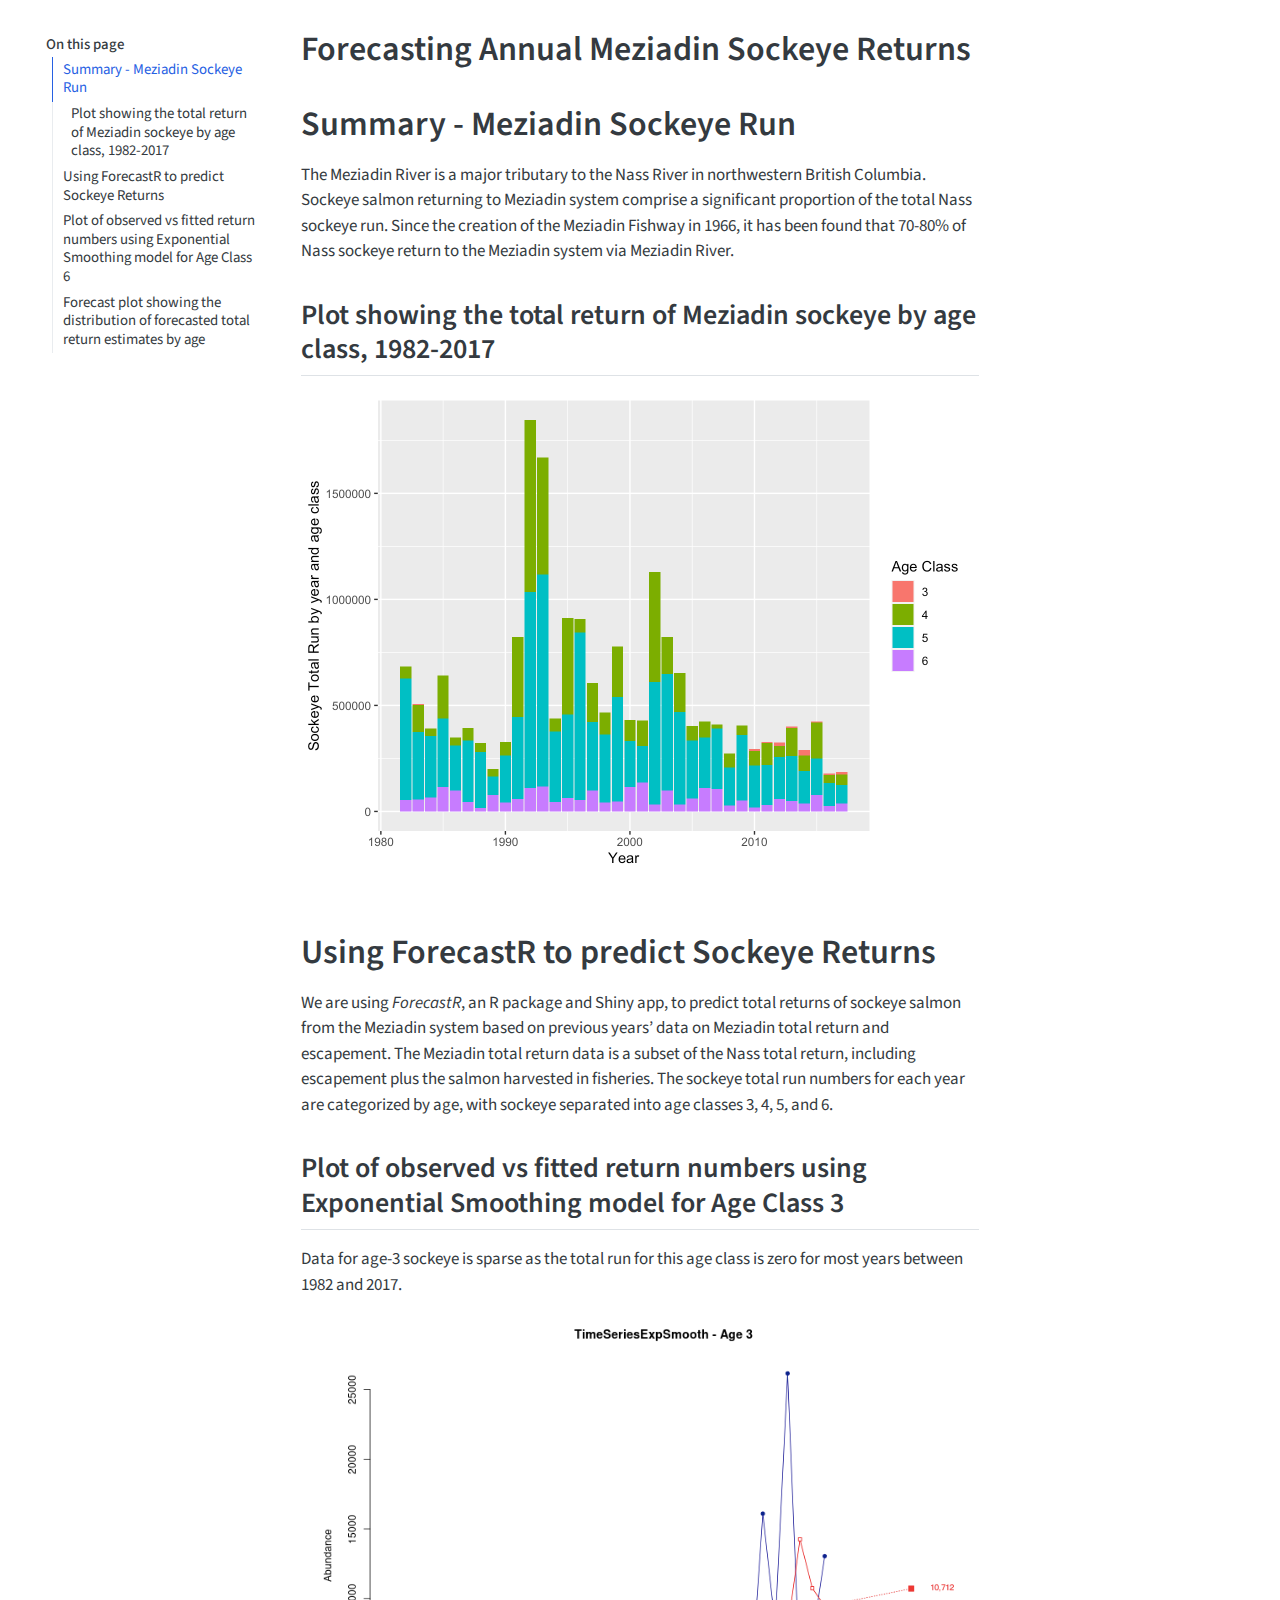
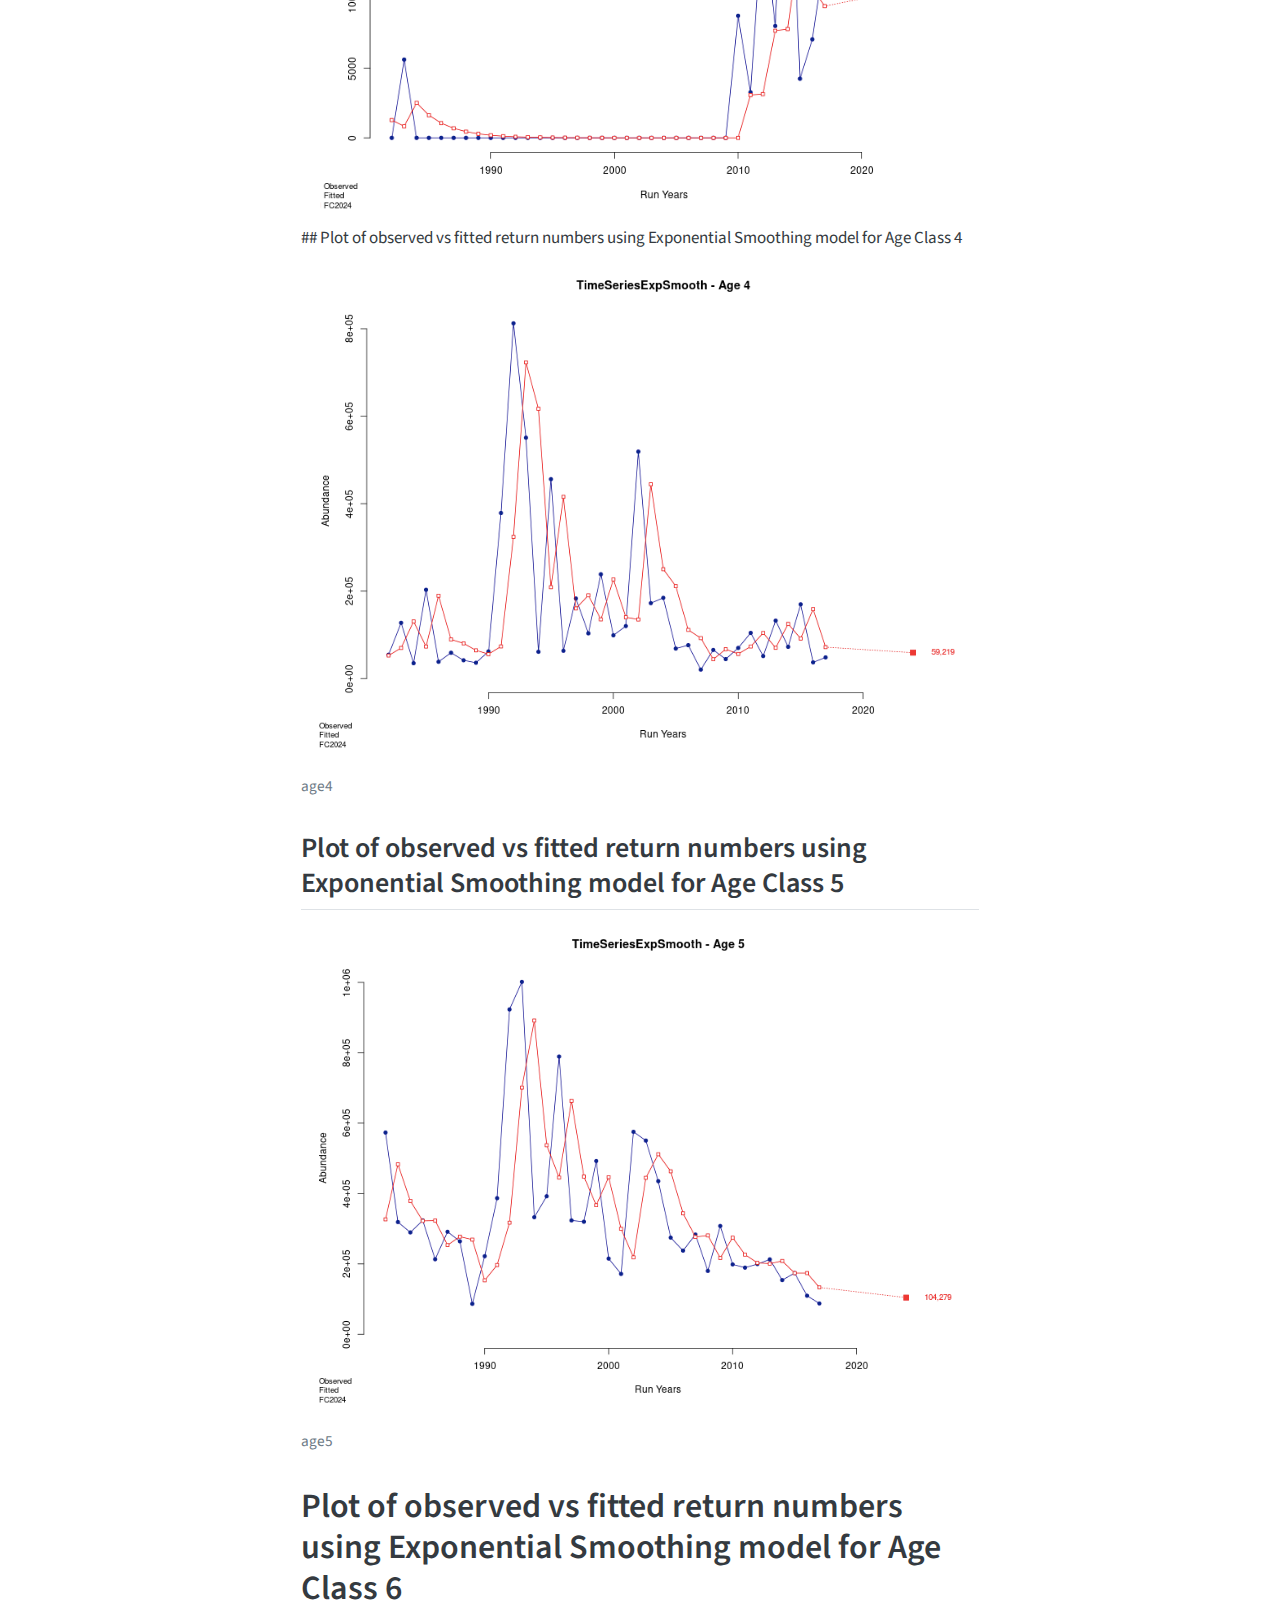
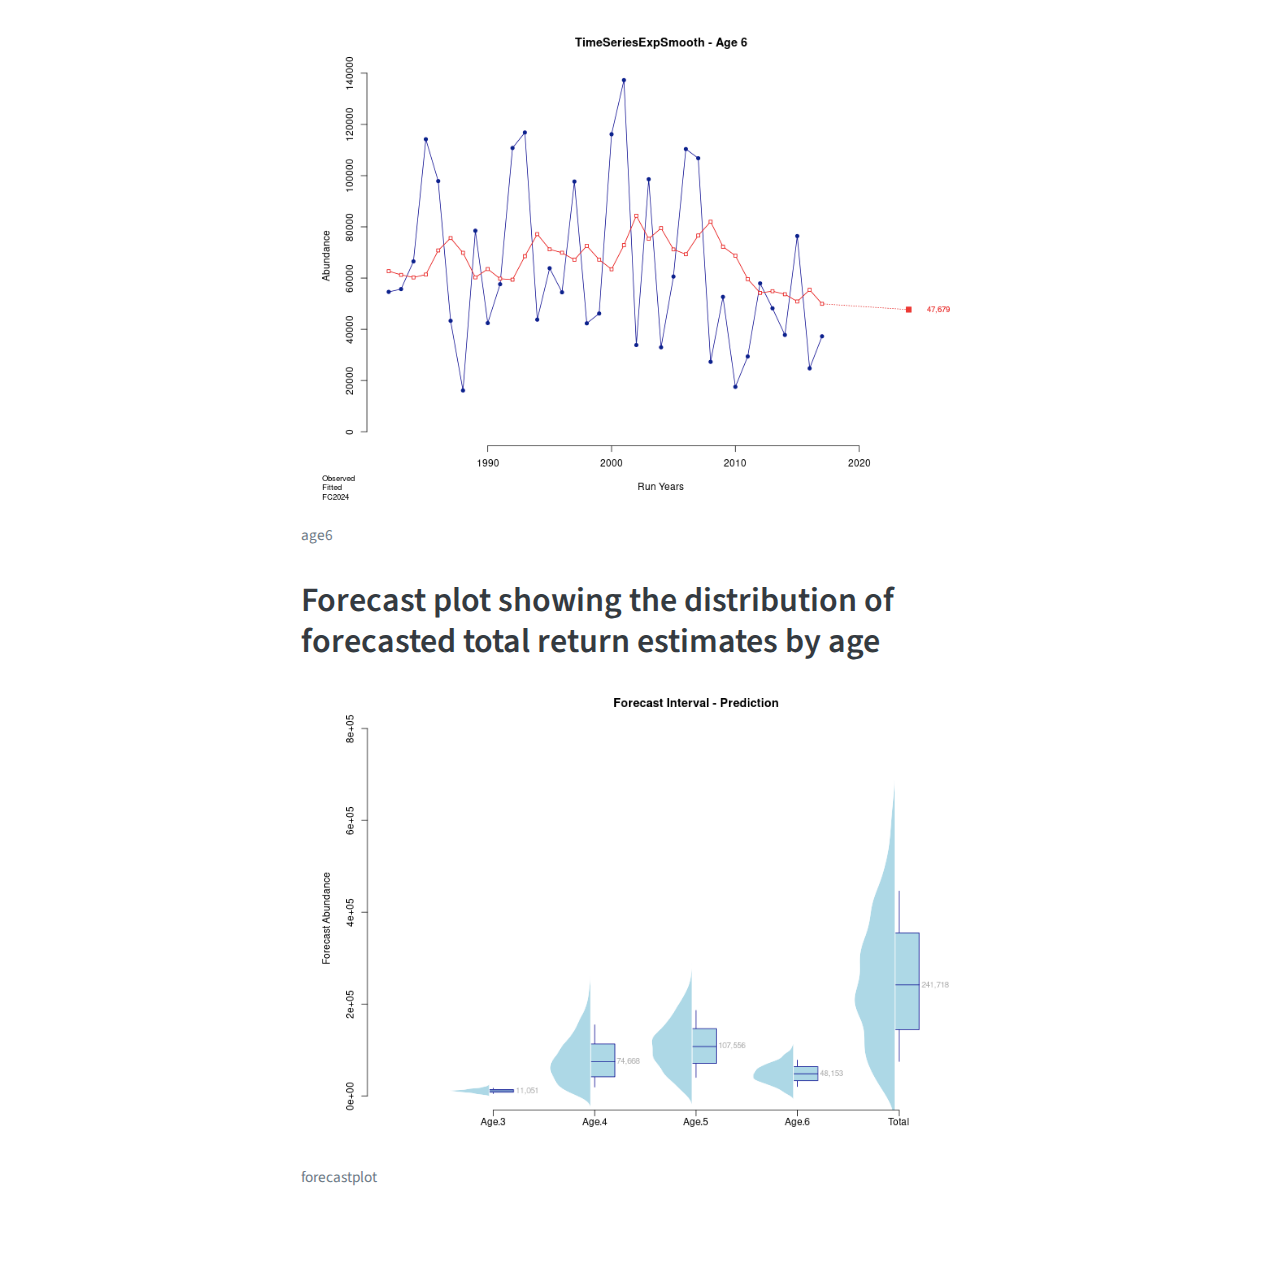
==== docs/mez_forecast_summary.html @ f0f90bdf "create summary doc about forecasting Meziadin sockeye returns" ====
<!DOCTYPE html>
<html xmlns="http://www.w3.org/1999/xhtml" lang="en" xml:lang="en"><head>

<meta charset="utf-8">
<meta name="generator" content="quarto-1.4.553">

<meta name="viewport" content="width=device-width, initial-scale=1.0, user-scalable=yes">


<title>nass-data-summaries - Forecasting Annual Meziadin Sockeye Returns</title>
<style>
code{white-space: pre-wrap;}
span.smallcaps{font-variant: small-caps;}
div.columns{display: flex; gap: min(4vw, 1.5em);}
div.column{flex: auto; overflow-x: auto;}
div.hanging-indent{margin-left: 1.5em; text-indent: -1.5em;}
ul.task-list{list-style: none;}
ul.task-list li input[type="checkbox"] {
  width: 0.8em;
  margin: 0 0.8em 0.2em -1em; /* quarto-specific, see https://github.com/quarto-dev/quarto-cli/issues/4556 */ 
  vertical-align: middle;
}
</style>


<script src="site_libs/quarto-nav/quarto-nav.js"></script>
<script src="site_libs/clipboard/clipboard.min.js"></script>
<script src="site_libs/quarto-search/autocomplete.umd.js"></script>
<script src="site_libs/quarto-search/fuse.min.js"></script>
<script src="site_libs/quarto-search/quarto-search.js"></script>
<meta name="quarto:offset" content="./">
<script src="site_libs/quarto-html/quarto.js"></script>
<script src="site_libs/quarto-html/popper.min.js"></script>
<script src="site_libs/quarto-html/tippy.umd.min.js"></script>
<script src="site_libs/quarto-html/anchor.min.js"></script>
<link href="site_libs/quarto-html/tippy.css" rel="stylesheet">
<link href="site_libs/quarto-html/quarto-syntax-highlighting.css" rel="stylesheet" id="quarto-text-highlighting-styles">
<script src="site_libs/bootstrap/bootstrap.min.js"></script>
<link href="site_libs/bootstrap/bootstrap-icons.css" rel="stylesheet">
<link href="site_libs/bootstrap/bootstrap.min.css" rel="stylesheet" id="quarto-bootstrap" data-mode="light">
<script id="quarto-search-options" type="application/json">{
  "location": "sidebar",
  "copy-button": false,
  "collapse-after": 3,
  "panel-placement": "start",
  "type": "textbox",
  "limit": 50,
  "keyboard-shortcut": [
    "f",
    "/",
    "s"
  ],
  "show-item-context": false,
  "language": {
    "search-no-results-text": "No results",
    "search-matching-documents-text": "matching documents",
    "search-copy-link-title": "Copy link to search",
    "search-hide-matches-text": "Hide additional matches",
    "search-more-match-text": "more match in this document",
    "search-more-matches-text": "more matches in this document",
    "search-clear-button-title": "Clear",
    "search-text-placeholder": "",
    "search-detached-cancel-button-title": "Cancel",
    "search-submit-button-title": "Submit",
    "search-label": "Search"
  }
}</script>


<link rel="stylesheet" href="styles.css">
</head>

<body class="floating">

<div id="quarto-search-results"></div>
<!-- content -->
<div id="quarto-content" class="quarto-container page-columns page-rows-contents page-layout-article">
<!-- sidebar -->
  <nav id="quarto-sidebar" class="sidebar collapse collapse-horizontal quarto-sidebar-collapse-item sidebar-navigation floating overflow-auto">
    <nav id="TOC" role="doc-toc" class="toc-active">
    <h2 id="toc-title">On this page</h2>
   
  <ul>
  <li><a href="#summary---meziadin-sockeye-run" id="toc-summary---meziadin-sockeye-run" class="nav-link active" data-scroll-target="#summary---meziadin-sockeye-run">Summary - Meziadin Sockeye Run</a>
  <ul class="collapse">
  <li><a href="#plot-showing-the-total-return-of-meziadin-sockeye-by-age-class-1982-2017" id="toc-plot-showing-the-total-return-of-meziadin-sockeye-by-age-class-1982-2017" class="nav-link" data-scroll-target="#plot-showing-the-total-return-of-meziadin-sockeye-by-age-class-1982-2017">Plot showing the total return of Meziadin sockeye by age class, 1982-2017</a></li>
  </ul></li>
  <li><a href="#using-forecastr-to-predict-sockeye-returns" id="toc-using-forecastr-to-predict-sockeye-returns" class="nav-link" data-scroll-target="#using-forecastr-to-predict-sockeye-returns">Using ForecastR to predict Sockeye Returns</a>
  <ul class="collapse">
  <li><a href="#plot-of-observed-vs-fitted-return-numbers-using-exponential-smoothing-model-for-age-class-3" id="toc-plot-of-observed-vs-fitted-return-numbers-using-exponential-smoothing-model-for-age-class-3" class="nav-link" data-scroll-target="#plot-of-observed-vs-fitted-return-numbers-using-exponential-smoothing-model-for-age-class-3">Plot of observed vs fitted return numbers using Exponential Smoothing model for Age Class 3</a></li>
  <li><a href="#plot-of-observed-vs-fitted-return-numbers-using-exponential-smoothing-model-for-age-class-5" id="toc-plot-of-observed-vs-fitted-return-numbers-using-exponential-smoothing-model-for-age-class-5" class="nav-link" data-scroll-target="#plot-of-observed-vs-fitted-return-numbers-using-exponential-smoothing-model-for-age-class-5">Plot of observed vs fitted return numbers using Exponential Smoothing model for Age Class 5</a></li>
  </ul></li>
  <li><a href="#plot-of-observed-vs-fitted-return-numbers-using-exponential-smoothing-model-for-age-class-6" id="toc-plot-of-observed-vs-fitted-return-numbers-using-exponential-smoothing-model-for-age-class-6" class="nav-link" data-scroll-target="#plot-of-observed-vs-fitted-return-numbers-using-exponential-smoothing-model-for-age-class-6">Plot of observed vs fitted return numbers using Exponential Smoothing model for Age Class 6</a></li>
  <li><a href="#forecast-plot-showing-the-distribution-of-forecasted-total-return-estimates-by-age" id="toc-forecast-plot-showing-the-distribution-of-forecasted-total-return-estimates-by-age" class="nav-link" data-scroll-target="#forecast-plot-showing-the-distribution-of-forecasted-total-return-estimates-by-age">Forecast plot showing the distribution of forecasted total return estimates by age</a></li>
  </ul>
</nav>
</nav>
<div id="quarto-sidebar-glass" class="quarto-sidebar-collapse-item" data-bs-toggle="collapse" data-bs-target=".quarto-sidebar-collapse-item"></div>
<!-- margin-sidebar -->
    <div id="quarto-margin-sidebar" class="sidebar margin-sidebar">
    </div>
<!-- main -->
<main class="content" id="quarto-document-content">

<header id="title-block-header" class="quarto-title-block default">
<div class="quarto-title">
<h1 class="title">Forecasting Annual Meziadin Sockeye Returns</h1>
</div>



<div class="quarto-title-meta">

    
  
    
  </div>
  


</header>


<section id="summary---meziadin-sockeye-run" class="level1">
<h1>Summary - Meziadin Sockeye Run</h1>
<p>The Meziadin River is a major tributary to the Nass River in northwestern British Columbia. Sockeye salmon returning to Meziadin system comprise a significant proportion of the total Nass sockeye run. Since the creation of the Meziadin Fishway in 1966, it has been found that 70-80% of Nass sockeye return to the Meziadin system via Meziadin River.</p>
<section id="plot-showing-the-total-return-of-meziadin-sockeye-by-age-class-1982-2017" class="level2">
<h2 class="anchored" data-anchor-id="plot-showing-the-total-return-of-meziadin-sockeye-by-age-class-1982-2017">Plot showing the total return of Meziadin sockeye by age class, 1982-2017</h2>
<div class="cell">
<div class="cell-output-display">
<div>
<figure class="figure">
<p><img src="mez_forecast_summary_files/figure-html/unnamed-chunk-2-1.png" class="img-fluid figure-img" width="672"></p>
</figure>
</div>
</div>
</div>
</section>
</section>
<section id="using-forecastr-to-predict-sockeye-returns" class="level1">
<h1>Using ForecastR to predict Sockeye Returns</h1>
<p>We are using <em>ForecastR</em>, an R package and Shiny app, to predict total returns of sockeye salmon from the Meziadin system based on previous years’ data on Meziadin total return and escapement. The Meziadin total return data is a subset of the Nass total return, including escapement plus the salmon harvested in fisheries. The sockeye total run numbers for each year are categorized by age, with sockeye separated into age classes 3, 4, 5, and 6.</p>
<section id="plot-of-observed-vs-fitted-return-numbers-using-exponential-smoothing-model-for-age-class-3" class="level2">
<h2 class="anchored" data-anchor-id="plot-of-observed-vs-fitted-return-numbers-using-exponential-smoothing-model-for-age-class-3">Plot of observed vs fitted return numbers using Exponential Smoothing model for Age Class 3</h2>
<p>Data for age-3 sockeye is sparse as the total run for this age class is zero for most years between 1982 and 2017.</p>
<p><img src="age3_es.png" class="img-fluid" alt="age3"> ## Plot of observed vs fitted return numbers using Exponential Smoothing model for Age Class 4</p>
<div class="quarto-figure quarto-figure-center">
<figure class="figure">
<p><img src="age4_es.png" class="img-fluid figure-img"></p>
<figcaption>age4</figcaption>
</figure>
</div>
</section>
<section id="plot-of-observed-vs-fitted-return-numbers-using-exponential-smoothing-model-for-age-class-5" class="level2">
<h2 class="anchored" data-anchor-id="plot-of-observed-vs-fitted-return-numbers-using-exponential-smoothing-model-for-age-class-5">Plot of observed vs fitted return numbers using Exponential Smoothing model for Age Class 5</h2>
<div class="quarto-figure quarto-figure-center">
<figure class="figure">
<p><img src="age5_es.png" class="img-fluid figure-img"></p>
<figcaption>age5</figcaption>
</figure>
</div>
</section>
</section>
<section id="plot-of-observed-vs-fitted-return-numbers-using-exponential-smoothing-model-for-age-class-6" class="level1">
<h1>Plot of observed vs fitted return numbers using Exponential Smoothing model for Age Class 6</h1>
<div class="quarto-figure quarto-figure-center">
<figure class="figure">
<p><img src="age6_es.png" class="img-fluid figure-img"></p>
<figcaption>age6</figcaption>
</figure>
</div>
</section>
<section id="forecast-plot-showing-the-distribution-of-forecasted-total-return-estimates-by-age" class="level1">
<h1>Forecast plot showing the distribution of forecasted total return estimates by age</h1>
<div class="quarto-figure quarto-figure-center">
<figure class="figure">
<p><img src="forecastplot.png" class="img-fluid figure-img"></p>
<figcaption>forecastplot</figcaption>
</figure>
</div>


</section>

</main> <!-- /main -->
<script id="quarto-html-after-body" type="application/javascript">
window.document.addEventListener("DOMContentLoaded", function (event) {
  const toggleBodyColorMode = (bsSheetEl) => {
    const mode = bsSheetEl.getAttribute("data-mode");
    const bodyEl = window.document.querySelector("body");
    if (mode === "dark") {
      bodyEl.classList.add("quarto-dark");
      bodyEl.classList.remove("quarto-light");
    } else {
      bodyEl.classList.add("quarto-light");
      bodyEl.classList.remove("quarto-dark");
    }
  }
  const toggleBodyColorPrimary = () => {
    const bsSheetEl = window.document.querySelector("link#quarto-bootstrap");
    if (bsSheetEl) {
      toggleBodyColorMode(bsSheetEl);
    }
  }
  toggleBodyColorPrimary();  
  const icon = "";
  const anchorJS = new window.AnchorJS();
  anchorJS.options = {
    placement: 'right',
    icon: icon
  };
  anchorJS.add('.anchored');
  const isCodeAnnotation = (el) => {
    for (const clz of el.classList) {
      if (clz.startsWith('code-annotation-')) {                     
        return true;
      }
    }
    return false;
  }
  const clipboard = new window.ClipboardJS('.code-copy-button', {
    text: function(trigger) {
      const codeEl = trigger.previousElementSibling.cloneNode(true);
      for (const childEl of codeEl.children) {
        if (isCodeAnnotation(childEl)) {
          childEl.remove();
        }
      }
      return codeEl.innerText;
    }
  });
  clipboard.on('success', function(e) {
    // button target
    const button = e.trigger;
    // don't keep focus
    button.blur();
    // flash "checked"
    button.classList.add('code-copy-button-checked');
    var currentTitle = button.getAttribute("title");
    button.setAttribute("title", "Copied!");
    let tooltip;
    if (window.bootstrap) {
      button.setAttribute("data-bs-toggle", "tooltip");
      button.setAttribute("data-bs-placement", "left");
      button.setAttribute("data-bs-title", "Copied!");
      tooltip = new bootstrap.Tooltip(button, 
        { trigger: "manual", 
          customClass: "code-copy-button-tooltip",
          offset: [0, -8]});
      tooltip.show();    
    }
    setTimeout(function() {
      if (tooltip) {
        tooltip.hide();
        button.removeAttribute("data-bs-title");
        button.removeAttribute("data-bs-toggle");
        button.removeAttribute("data-bs-placement");
      }
      button.setAttribute("title", currentTitle);
      button.classList.remove('code-copy-button-checked');
    }, 1000);
    // clear code selection
    e.clearSelection();
  });
    var localhostRegex = new RegExp(/^(?:http|https):\/\/localhost\:?[0-9]*\//);
    var mailtoRegex = new RegExp(/^mailto:/);
      var filterRegex = new RegExp('/' + window.location.host + '/');
    var isInternal = (href) => {
        return filterRegex.test(href) || localhostRegex.test(href) || mailtoRegex.test(href);
    }
    // Inspect non-navigation links and adorn them if external
 	var links = window.document.querySelectorAll('a[href]:not(.nav-link):not(.navbar-brand):not(.toc-action):not(.sidebar-link):not(.sidebar-item-toggle):not(.pagination-link):not(.no-external):not([aria-hidden]):not(.dropdown-item):not(.quarto-navigation-tool)');
    for (var i=0; i<links.length; i++) {
      const link = links[i];
      if (!isInternal(link.href)) {
        // undo the damage that might have been done by quarto-nav.js in the case of
        // links that we want to consider external
        if (link.dataset.originalHref !== undefined) {
          link.href = link.dataset.originalHref;
        }
      }
    }
  function tippyHover(el, contentFn, onTriggerFn, onUntriggerFn) {
    const config = {
      allowHTML: true,
      maxWidth: 500,
      delay: 100,
      arrow: false,
      appendTo: function(el) {
          return el.parentElement;
      },
      interactive: true,
      interactiveBorder: 10,
      theme: 'quarto',
      placement: 'bottom-start',
    };
    if (contentFn) {
      config.content = contentFn;
    }
    if (onTriggerFn) {
      config.onTrigger = onTriggerFn;
    }
    if (onUntriggerFn) {
      config.onUntrigger = onUntriggerFn;
    }
    window.tippy(el, config); 
  }
  const noterefs = window.document.querySelectorAll('a[role="doc-noteref"]');
  for (var i=0; i<noterefs.length; i++) {
    const ref = noterefs[i];
    tippyHover(ref, function() {
      // use id or data attribute instead here
      let href = ref.getAttribute('data-footnote-href') || ref.getAttribute('href');
      try { href = new URL(href).hash; } catch {}
      const id = href.replace(/^#\/?/, "");
      const note = window.document.getElementById(id);
      if (note) {
        return note.innerHTML;
      } else {
        return "";
      }
    });
  }
  const xrefs = window.document.querySelectorAll('a.quarto-xref');
  const processXRef = (id, note) => {
    // Strip column container classes
    const stripColumnClz = (el) => {
      el.classList.remove("page-full", "page-columns");
      if (el.children) {
        for (const child of el.children) {
          stripColumnClz(child);
        }
      }
    }
    stripColumnClz(note)
    if (id === null || id.startsWith('sec-')) {
      // Special case sections, only their first couple elements
      const container = document.createElement("div");
      if (note.children && note.children.length > 2) {
        container.appendChild(note.children[0].cloneNode(true));
        for (let i = 1; i < note.children.length; i++) {
          const child = note.children[i];
          if (child.tagName === "P" && child.innerText === "") {
            continue;
          } else {
            container.appendChild(child.cloneNode(true));
            break;
          }
        }
        if (window.Quarto?.typesetMath) {
          window.Quarto.typesetMath(container);
        }
        return container.innerHTML
      } else {
        if (window.Quarto?.typesetMath) {
          window.Quarto.typesetMath(note);
        }
        return note.innerHTML;
      }
    } else {
      // Remove any anchor links if they are present
      const anchorLink = note.querySelector('a.anchorjs-link');
      if (anchorLink) {
        anchorLink.remove();
      }
      if (window.Quarto?.typesetMath) {
        window.Quarto.typesetMath(note);
      }
      // TODO in 1.5, we should make sure this works without a callout special case
      if (note.classList.contains("callout")) {
        return note.outerHTML;
      } else {
        return note.innerHTML;
      }
    }
  }
  for (var i=0; i<xrefs.length; i++) {
    const xref = xrefs[i];
    tippyHover(xref, undefined, function(instance) {
      instance.disable();
      let url = xref.getAttribute('href');
      let hash = undefined; 
      if (url.startsWith('#')) {
        hash = url;
      } else {
        try { hash = new URL(url).hash; } catch {}
      }
      if (hash) {
        const id = hash.replace(/^#\/?/, "");
        const note = window.document.getElementById(id);
        if (note !== null) {
          try {
            const html = processXRef(id, note.cloneNode(true));
            instance.setContent(html);
          } finally {
            instance.enable();
            instance.show();
          }
        } else {
          // See if we can fetch this
          fetch(url.split('#')[0])
          .then(res => res.text())
          .then(html => {
            const parser = new DOMParser();
            const htmlDoc = parser.parseFromString(html, "text/html");
            const note = htmlDoc.getElementById(id);
            if (note !== null) {
              const html = processXRef(id, note);
              instance.setContent(html);
            } 
          }).finally(() => {
            instance.enable();
            instance.show();
          });
        }
      } else {
        // See if we can fetch a full url (with no hash to target)
        // This is a special case and we should probably do some content thinning / targeting
        fetch(url)
        .then(res => res.text())
        .then(html => {
          const parser = new DOMParser();
          const htmlDoc = parser.parseFromString(html, "text/html");
          const note = htmlDoc.querySelector('main.content');
          if (note !== null) {
            // This should only happen for chapter cross references
            // (since there is no id in the URL)
            // remove the first header
            if (note.children.length > 0 && note.children[0].tagName === "HEADER") {
              note.children[0].remove();
            }
            const html = processXRef(null, note);
            instance.setContent(html);
          } 
        }).finally(() => {
          instance.enable();
          instance.show();
        });
      }
    }, function(instance) {
    });
  }
      let selectedAnnoteEl;
      const selectorForAnnotation = ( cell, annotation) => {
        let cellAttr = 'data-code-cell="' + cell + '"';
        let lineAttr = 'data-code-annotation="' +  annotation + '"';
        const selector = 'span[' + cellAttr + '][' + lineAttr + ']';
        return selector;
      }
      const selectCodeLines = (annoteEl) => {
        const doc = window.document;
        const targetCell = annoteEl.getAttribute("data-target-cell");
        const targetAnnotation = annoteEl.getAttribute("data-target-annotation");
        const annoteSpan = window.document.querySelector(selectorForAnnotation(targetCell, targetAnnotation));
        const lines = annoteSpan.getAttribute("data-code-lines").split(",");
        const lineIds = lines.map((line) => {
          return targetCell + "-" + line;
        })
        let top = null;
        let height = null;
        let parent = null;
        if (lineIds.length > 0) {
            //compute the position of the single el (top and bottom and make a div)
            const el = window.document.getElementById(lineIds[0]);
            top = el.offsetTop;
            height = el.offsetHeight;
            parent = el.parentElement.parentElement;
          if (lineIds.length > 1) {
            const lastEl = window.document.getElementById(lineIds[lineIds.length - 1]);
            const bottom = lastEl.offsetTop + lastEl.offsetHeight;
            height = bottom - top;
          }
          if (top !== null && height !== null && parent !== null) {
            // cook up a div (if necessary) and position it 
            let div = window.document.getElementById("code-annotation-line-highlight");
            if (div === null) {
              div = window.document.createElement("div");
              div.setAttribute("id", "code-annotation-line-highlight");
              div.style.position = 'absolute';
              parent.appendChild(div);
            }
            div.style.top = top - 2 + "px";
            div.style.height = height + 4 + "px";
            div.style.left = 0;
            let gutterDiv = window.document.getElementById("code-annotation-line-highlight-gutter");
            if (gutterDiv === null) {
              gutterDiv = window.document.createElement("div");
              gutterDiv.setAttribute("id", "code-annotation-line-highlight-gutter");
              gutterDiv.style.position = 'absolute';
              const codeCell = window.document.getElementById(targetCell);
              const gutter = codeCell.querySelector('.code-annotation-gutter');
              gutter.appendChild(gutterDiv);
            }
            gutterDiv.style.top = top - 2 + "px";
            gutterDiv.style.height = height + 4 + "px";
          }
          selectedAnnoteEl = annoteEl;
        }
      };
      const unselectCodeLines = () => {
        const elementsIds = ["code-annotation-line-highlight", "code-annotation-line-highlight-gutter"];
        elementsIds.forEach((elId) => {
          const div = window.document.getElementById(elId);
          if (div) {
            div.remove();
          }
        });
        selectedAnnoteEl = undefined;
      };
        // Handle positioning of the toggle
    window.addEventListener(
      "resize",
      throttle(() => {
        elRect = undefined;
        if (selectedAnnoteEl) {
          selectCodeLines(selectedAnnoteEl);
        }
      }, 10)
    );
    function throttle(fn, ms) {
    let throttle = false;
    let timer;
      return (...args) => {
        if(!throttle) { // first call gets through
            fn.apply(this, args);
            throttle = true;
        } else { // all the others get throttled
            if(timer) clearTimeout(timer); // cancel #2
            timer = setTimeout(() => {
              fn.apply(this, args);
              timer = throttle = false;
            }, ms);
        }
      };
    }
      // Attach click handler to the DT
      const annoteDls = window.document.querySelectorAll('dt[data-target-cell]');
      for (const annoteDlNode of annoteDls) {
        annoteDlNode.addEventListener('click', (event) => {
          const clickedEl = event.target;
          if (clickedEl !== selectedAnnoteEl) {
            unselectCodeLines();
            const activeEl = window.document.querySelector('dt[data-target-cell].code-annotation-active');
            if (activeEl) {
              activeEl.classList.remove('code-annotation-active');
            }
            selectCodeLines(clickedEl);
            clickedEl.classList.add('code-annotation-active');
          } else {
            // Unselect the line
            unselectCodeLines();
            clickedEl.classList.remove('code-annotation-active');
          }
        });
      }
  const findCites = (el) => {
    const parentEl = el.parentElement;
    if (parentEl) {
      const cites = parentEl.dataset.cites;
      if (cites) {
        return {
          el,
          cites: cites.split(' ')
        };
      } else {
        return findCites(el.parentElement)
      }
    } else {
      return undefined;
    }
  };
  var bibliorefs = window.document.querySelectorAll('a[role="doc-biblioref"]');
  for (var i=0; i<bibliorefs.length; i++) {
    const ref = bibliorefs[i];
    const citeInfo = findCites(ref);
    if (citeInfo) {
      tippyHover(citeInfo.el, function() {
        var popup = window.document.createElement('div');
        citeInfo.cites.forEach(function(cite) {
          var citeDiv = window.document.createElement('div');
          citeDiv.classList.add('hanging-indent');
          citeDiv.classList.add('csl-entry');
          var biblioDiv = window.document.getElementById('ref-' + cite);
          if (biblioDiv) {
            citeDiv.innerHTML = biblioDiv.innerHTML;
          }
          popup.appendChild(citeDiv);
        });
        return popup.innerHTML;
      });
    }
  }
});
</script>
</div> <!-- /content -->




</body></html>
---- docs/site_libs/quarto-html/tippy.css ----
.tippy-box[data-animation=fade][data-state=hidden]{opacity:0}[data-tippy-root]{max-width:calc(100vw - 10px)}.tippy-box{position:relative;background-color:#333;color:#fff;border-radius:4px;font-size:14px;line-height:1.4;white-space:normal;outline:0;transition-property:transform,visibility,opacity}.tippy-box[data-placement^=top]>.tippy-arrow{bottom:0}.tippy-box[data-placement^=top]>.tippy-arrow:before{bottom:-7px;left:0;border-width:8px 8px 0;border-top-color:initial;transform-origin:center top}.tippy-box[data-placement^=bottom]>.tippy-arrow{top:0}.tippy-box[data-placement^=bottom]>.tippy-arrow:before{top:-7px;left:0;border-width:0 8px 8px;border-bottom-color:initial;transform-origin:center bottom}.tippy-box[data-placement^=left]>.tippy-arrow{right:0}.tippy-box[data-placement^=left]>.tippy-arrow:before{border-width:8px 0 8px 8px;border-left-color:initial;right:-7px;transform-origin:center left}.tippy-box[data-placement^=right]>.tippy-arrow{left:0}.tippy-box[data-placement^=right]>.tippy-arrow:before{left:-7px;border-width:8px 8px 8px 0;border-right-color:initial;transform-origin:center right}.tippy-box[data-inertia][data-state=visible]{transition-timing-function:cubic-bezier(.54,1.5,.38,1.11)}.tippy-arrow{width:16px;height:16px;color:#333}.tippy-arrow:before{content:"";position:absolute;border-color:transparent;border-style:solid}.tippy-content{position:relative;padding:5px 9px;z-index:1}
---- docs/site_libs/quarto-html/quarto-syntax-highlighting.css ----
/* quarto syntax highlight colors */
:root {
  --quarto-hl-ot-color: #003B4F;
  --quarto-hl-at-color: #657422;
  --quarto-hl-ss-color: #20794D;
  --quarto-hl-an-color: #5E5E5E;
  --quarto-hl-fu-color: #4758AB;
  --quarto-hl-st-color: #20794D;
  --quarto-hl-cf-color: #003B4F;
  --quarto-hl-op-color: #5E5E5E;
  --quarto-hl-er-color: #AD0000;
  --quarto-hl-bn-color: #AD0000;
  --quarto-hl-al-color: #AD0000;
  --quarto-hl-va-color: #111111;
  --quarto-hl-bu-color: inherit;
  --quarto-hl-ex-color: inherit;
  --quarto-hl-pp-color: #AD0000;
  --quarto-hl-in-color: #5E5E5E;
  --quarto-hl-vs-color: #20794D;
  --quarto-hl-wa-color: #5E5E5E;
  --quarto-hl-do-color: #5E5E5E;
  --quarto-hl-im-color: #00769E;
  --quarto-hl-ch-color: #20794D;
  --quarto-hl-dt-color: #AD0000;
  --quarto-hl-fl-color: #AD0000;
  --quarto-hl-co-color: #5E5E5E;
  --quarto-hl-cv-color: #5E5E5E;
  --quarto-hl-cn-color: #8f5902;
  --quarto-hl-sc-color: #5E5E5E;
  --quarto-hl-dv-color: #AD0000;
  --quarto-hl-kw-color: #003B4F;
}

/* other quarto variables */
:root {
  --quarto-font-monospace: SFMono-Regular, Menlo, Monaco, Consolas, "Liberation Mono", "Courier New", monospace;
}

pre > code.sourceCode > span {
  color: #003B4F;
}

code span {
  color: #003B4F;
}

code.sourceCode > span {
  color: #003B4F;
}

div.sourceCode,
div.sourceCode pre.sourceCode {
  color: #003B4F;
}

code span.ot {
  color: #003B4F;
  font-style: inherit;
}

code span.at {
  color: #657422;
  font-style: inherit;
}

code span.ss {
  color: #20794D;
  font-style: inherit;
}

code span.an {
  color: #5E5E5E;
  font-style: inherit;
}

code span.fu {
  color: #4758AB;
  font-style: inherit;
}

code span.st {
  color: #20794D;
  font-style: inherit;
}

code span.cf {
  color: #003B4F;
  font-style: inherit;
}

code span.op {
  color: #5E5E5E;
  font-style: inherit;
}

code span.er {
  color: #AD0000;
  font-style: inherit;
}

code span.bn {
  color: #AD0000;
  font-style: inherit;
}

code span.al {
  color: #AD0000;
  font-style: inherit;
}

code span.va {
  color: #111111;
  font-style: inherit;
}

code span.bu {
  font-style: inherit;
}

code span.ex {
  font-style: inherit;
}

code span.pp {
  color: #AD0000;
  font-style: inherit;
}

code span.in {
  color: #5E5E5E;
  font-style: inherit;
}

code span.vs {
  color: #20794D;
  font-style: inherit;
}

code span.wa {
  color: #5E5E5E;
  font-style: italic;
}

code span.do {
  color: #5E5E5E;
  font-style: italic;
}

code span.im {
  color: #00769E;
  font-style: inherit;
}

code span.ch {
  color: #20794D;
  font-style: inherit;
}

code span.dt {
  color: #AD0000;
  font-style: inherit;
}

code span.fl {
  color: #AD0000;
  font-style: inherit;
}

code span.co {
  color: #5E5E5E;
  font-style: inherit;
}

code span.cv {
  color: #5E5E5E;
  font-style: italic;
}

code span.cn {
  color: #8f5902;
  font-style: inherit;
}

code span.sc {
  color: #5E5E5E;
  font-style: inherit;
}

code span.dv {
  color: #AD0000;
  font-style: inherit;
}

code span.kw {
  color: #003B4F;
  font-style: inherit;
}

.prevent-inlining {
  content: "</";
}

/*# sourceMappingURL=debc5d5d77c3f9108843748ff7464032.css.map */
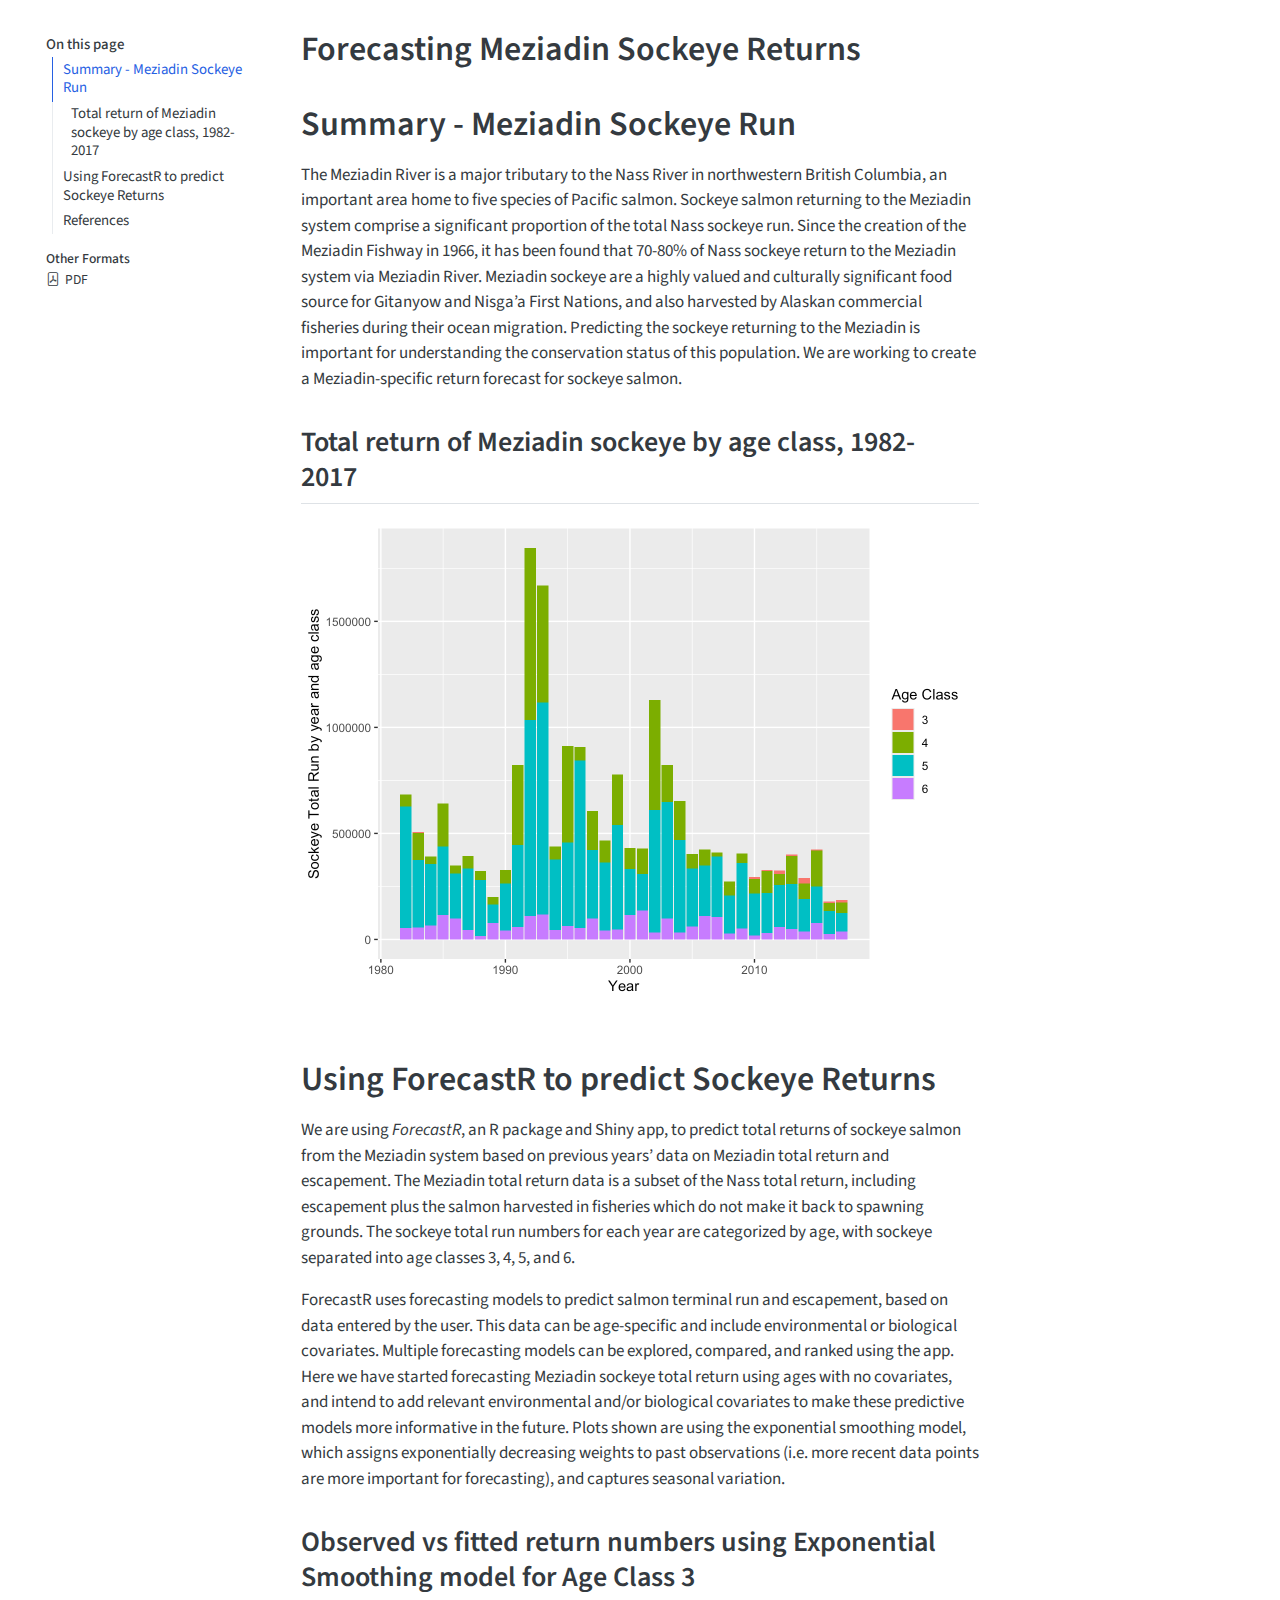
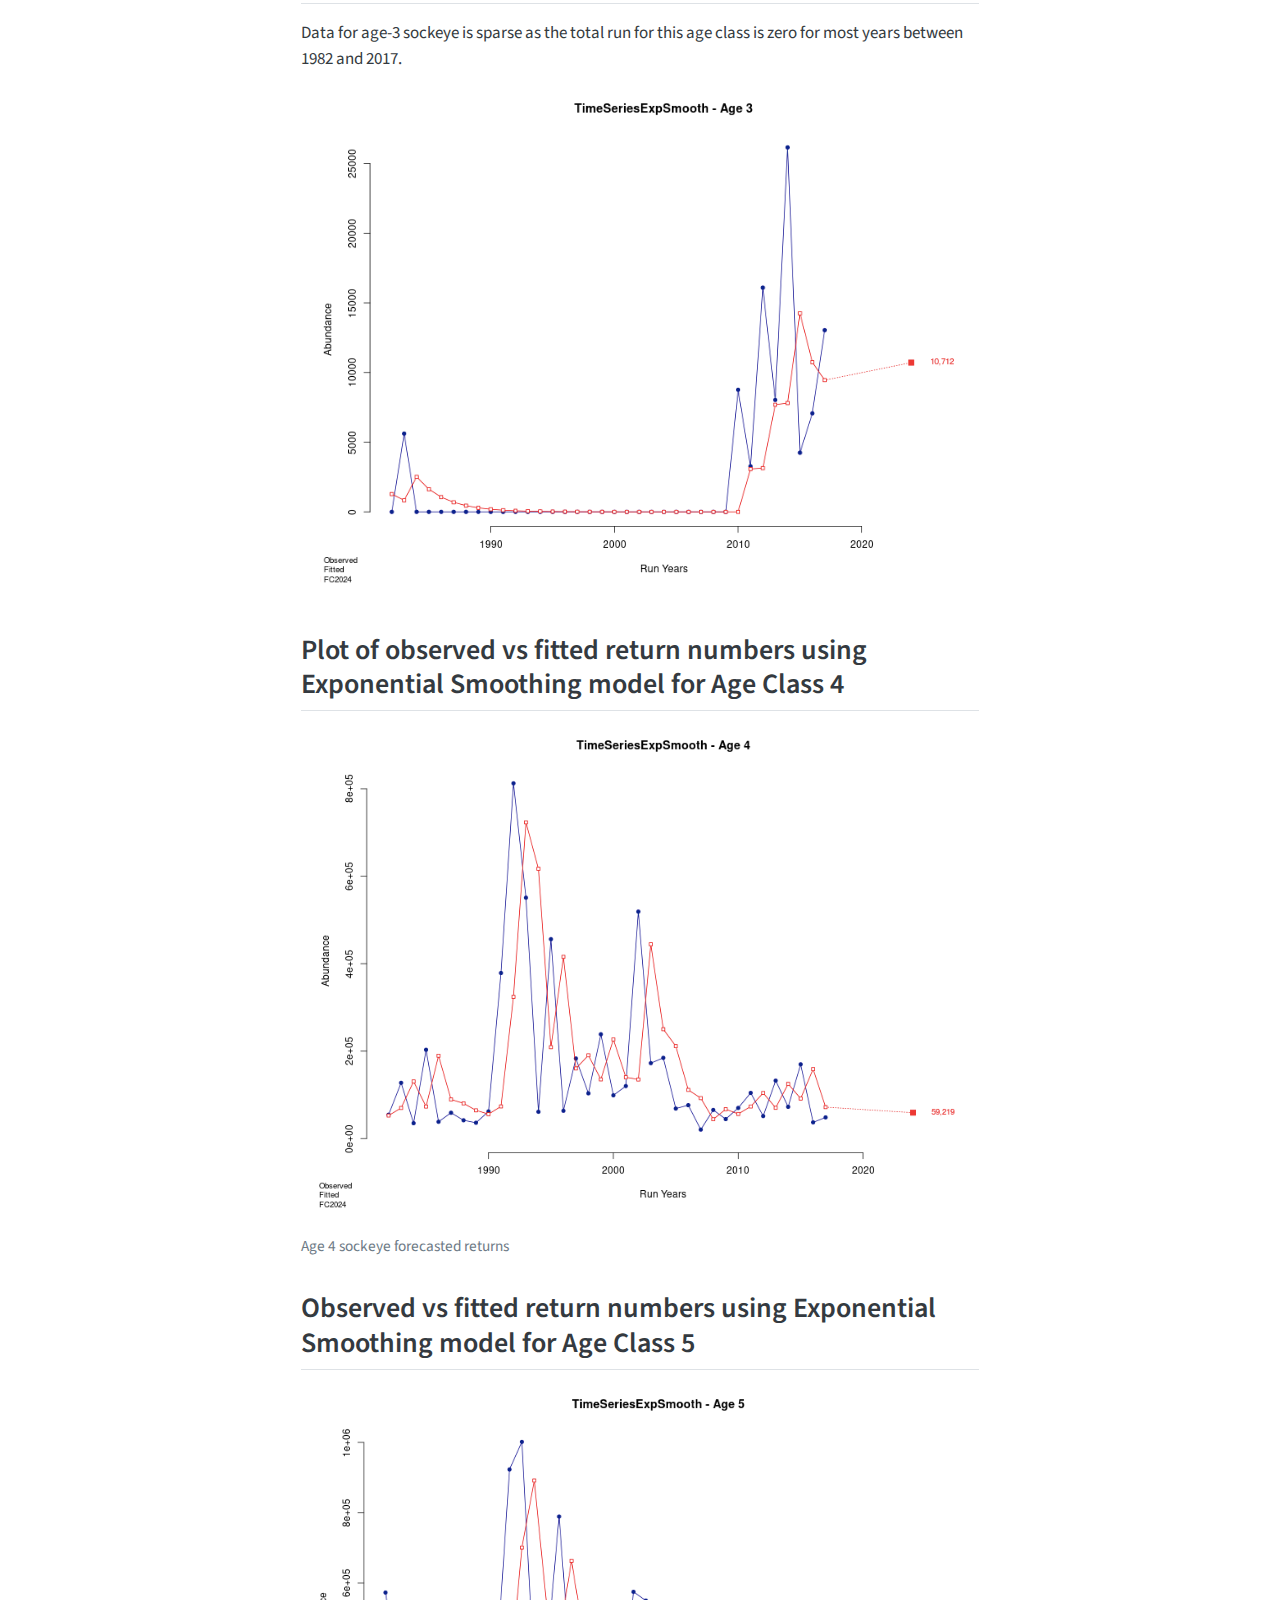
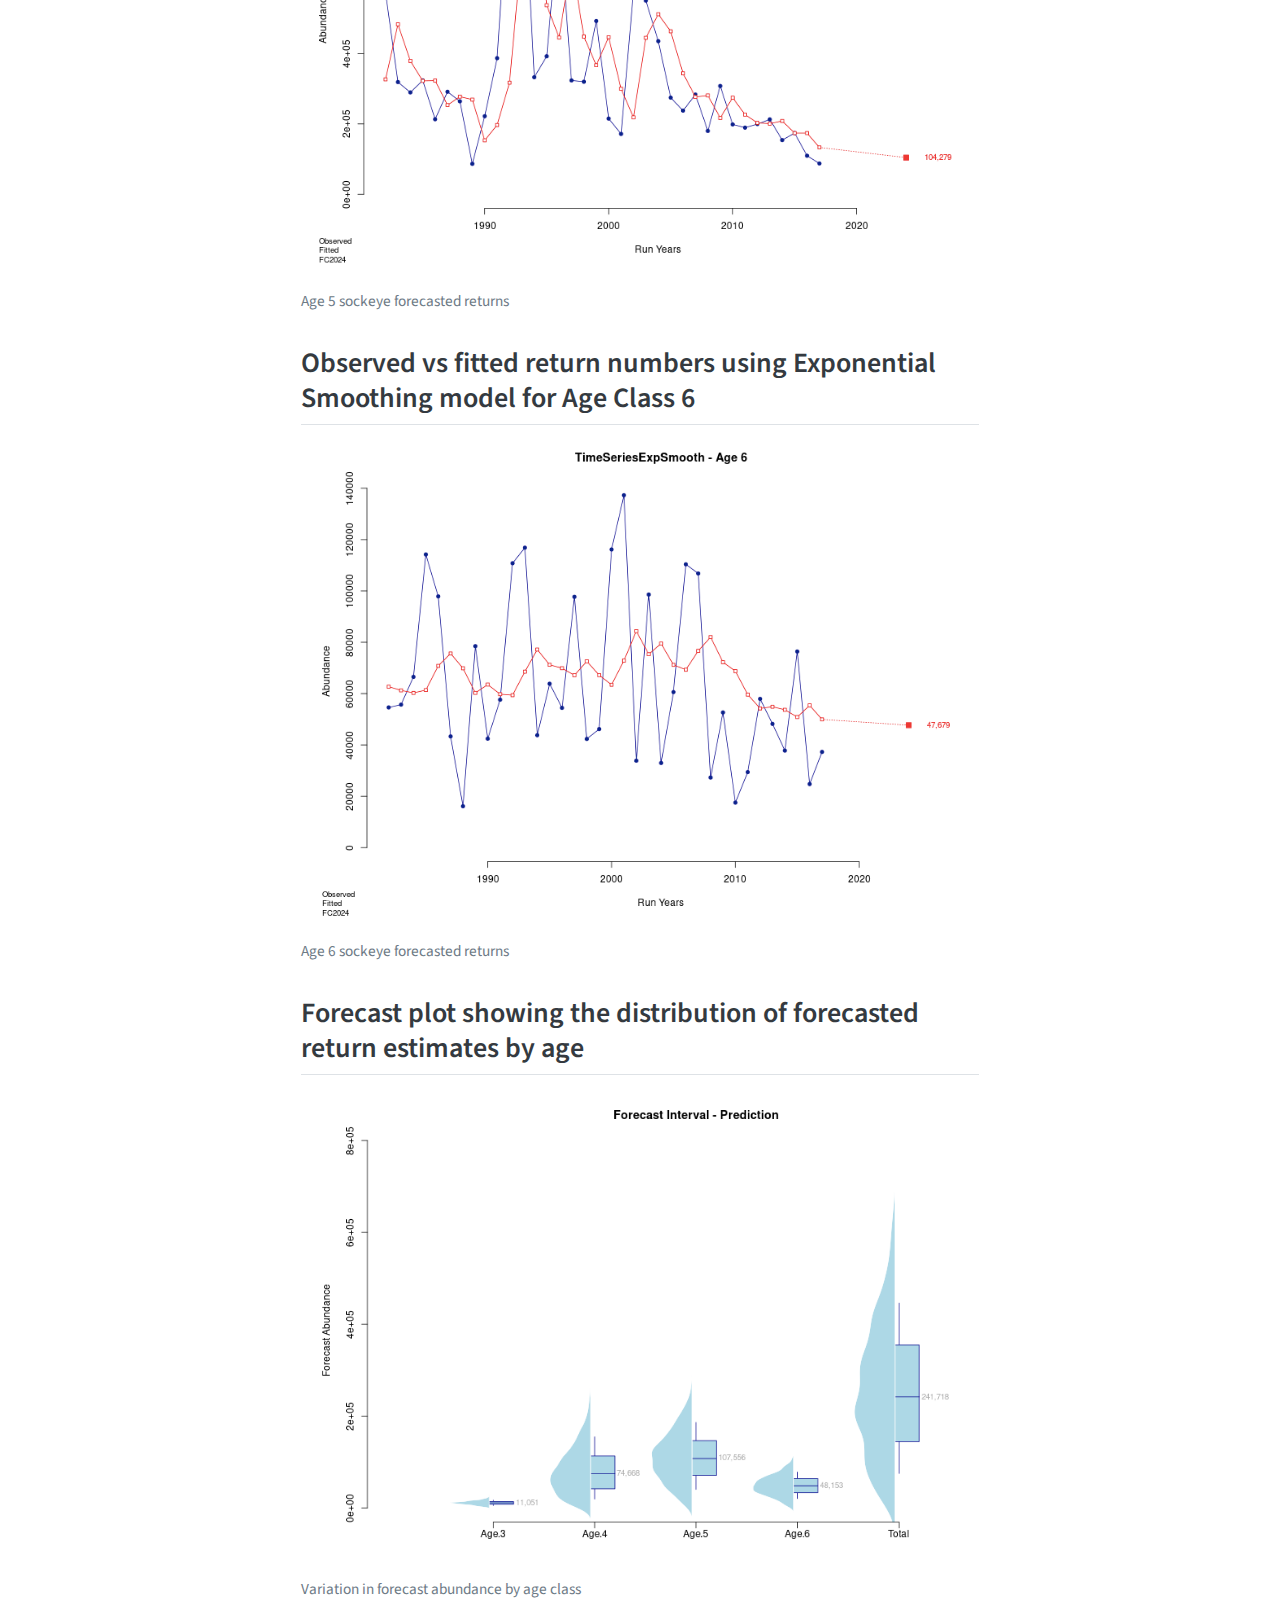
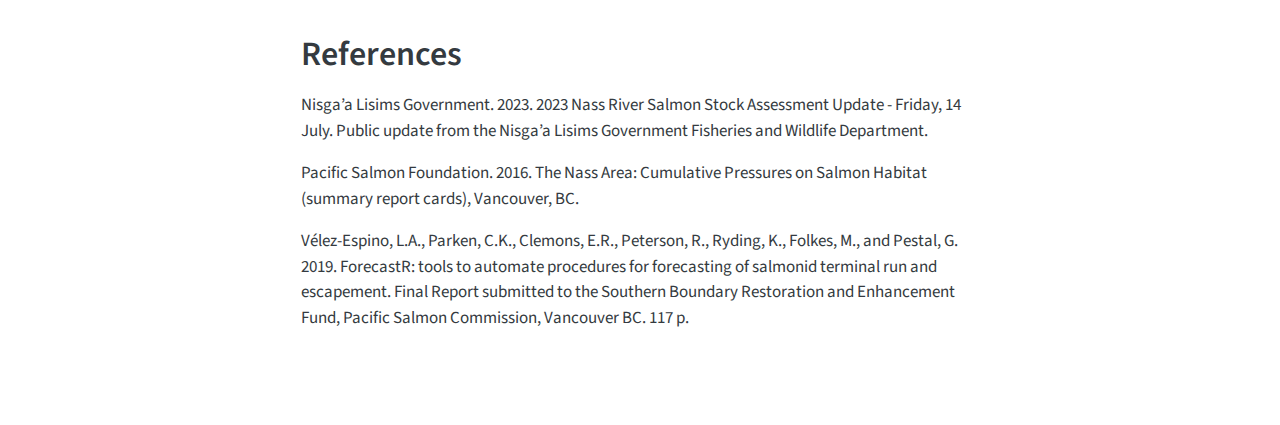
==== commit b835121d: "render with plots for esc and exploitation rate by species, load CU data" ====
--- a/docs/mez_forecast_summary.html
+++ b/docs/mez_forecast_summary.html
@@ -7,7 +7,7 @@
 <meta name="viewport" content="width=device-width, initial-scale=1.0, user-scalable=yes">
 
 
-<title>nass-data-summaries - Forecasting Annual Meziadin Sockeye Returns</title>
+<title>nass-data-summaries - Forecasting Meziadin Sockeye Returns</title>
 <style>
 code{white-space: pre-wrap;}
 span.smallcaps{font-variant: small-caps;}
@@ -83,17 +83,19 @@
   <ul>
   <li><a href="#summary---meziadin-sockeye-run" id="toc-summary---meziadin-sockeye-run" class="nav-link active" data-scroll-target="#summary---meziadin-sockeye-run">Summary - Meziadin Sockeye Run</a>
   <ul class="collapse">
-  <li><a href="#plot-showing-the-total-return-of-meziadin-sockeye-by-age-class-1982-2017" id="toc-plot-showing-the-total-return-of-meziadin-sockeye-by-age-class-1982-2017" class="nav-link" data-scroll-target="#plot-showing-the-total-return-of-meziadin-sockeye-by-age-class-1982-2017">Plot showing the total return of Meziadin sockeye by age class, 1982-2017</a></li>
+  <li><a href="#total-return-of-meziadin-sockeye-by-age-class-1982-2017" id="toc-total-return-of-meziadin-sockeye-by-age-class-1982-2017" class="nav-link" data-scroll-target="#total-return-of-meziadin-sockeye-by-age-class-1982-2017">Total return of Meziadin sockeye by age class, 1982-2017</a></li>
   </ul></li>
   <li><a href="#using-forecastr-to-predict-sockeye-returns" id="toc-using-forecastr-to-predict-sockeye-returns" class="nav-link" data-scroll-target="#using-forecastr-to-predict-sockeye-returns">Using ForecastR to predict Sockeye Returns</a>
   <ul class="collapse">
-  <li><a href="#plot-of-observed-vs-fitted-return-numbers-using-exponential-smoothing-model-for-age-class-3" id="toc-plot-of-observed-vs-fitted-return-numbers-using-exponential-smoothing-model-for-age-class-3" class="nav-link" data-scroll-target="#plot-of-observed-vs-fitted-return-numbers-using-exponential-smoothing-model-for-age-class-3">Plot of observed vs fitted return numbers using Exponential Smoothing model for Age Class 3</a></li>
-  <li><a href="#plot-of-observed-vs-fitted-return-numbers-using-exponential-smoothing-model-for-age-class-5" id="toc-plot-of-observed-vs-fitted-return-numbers-using-exponential-smoothing-model-for-age-class-5" class="nav-link" data-scroll-target="#plot-of-observed-vs-fitted-return-numbers-using-exponential-smoothing-model-for-age-class-5">Plot of observed vs fitted return numbers using Exponential Smoothing model for Age Class 5</a></li>
+  <li><a href="#observed-vs-fitted-return-numbers-using-exponential-smoothing-model-for-age-class-3" id="toc-observed-vs-fitted-return-numbers-using-exponential-smoothing-model-for-age-class-3" class="nav-link" data-scroll-target="#observed-vs-fitted-return-numbers-using-exponential-smoothing-model-for-age-class-3">Observed vs fitted return numbers using Exponential Smoothing model for Age Class 3</a></li>
+  <li><a href="#plot-of-observed-vs-fitted-return-numbers-using-exponential-smoothing-model-for-age-class-4" id="toc-plot-of-observed-vs-fitted-return-numbers-using-exponential-smoothing-model-for-age-class-4" class="nav-link" data-scroll-target="#plot-of-observed-vs-fitted-return-numbers-using-exponential-smoothing-model-for-age-class-4">Plot of observed vs fitted return numbers using Exponential Smoothing model for Age Class 4</a></li>
+  <li><a href="#observed-vs-fitted-return-numbers-using-exponential-smoothing-model-for-age-class-5" id="toc-observed-vs-fitted-return-numbers-using-exponential-smoothing-model-for-age-class-5" class="nav-link" data-scroll-target="#observed-vs-fitted-return-numbers-using-exponential-smoothing-model-for-age-class-5">Observed vs fitted return numbers using Exponential Smoothing model for Age Class 5</a></li>
+  <li><a href="#observed-vs-fitted-return-numbers-using-exponential-smoothing-model-for-age-class-6" id="toc-observed-vs-fitted-return-numbers-using-exponential-smoothing-model-for-age-class-6" class="nav-link" data-scroll-target="#observed-vs-fitted-return-numbers-using-exponential-smoothing-model-for-age-class-6">Observed vs fitted return numbers using Exponential Smoothing model for Age Class 6</a></li>
+  <li><a href="#forecast-plot-showing-the-distribution-of-forecasted-return-estimates-by-age" id="toc-forecast-plot-showing-the-distribution-of-forecasted-return-estimates-by-age" class="nav-link" data-scroll-target="#forecast-plot-showing-the-distribution-of-forecasted-return-estimates-by-age">Forecast plot showing the distribution of forecasted return estimates by age</a></li>
   </ul></li>
-  <li><a href="#plot-of-observed-vs-fitted-return-numbers-using-exponential-smoothing-model-for-age-class-6" id="toc-plot-of-observed-vs-fitted-return-numbers-using-exponential-smoothing-model-for-age-class-6" class="nav-link" data-scroll-target="#plot-of-observed-vs-fitted-return-numbers-using-exponential-smoothing-model-for-age-class-6">Plot of observed vs fitted return numbers using Exponential Smoothing model for Age Class 6</a></li>
-  <li><a href="#forecast-plot-showing-the-distribution-of-forecasted-total-return-estimates-by-age" id="toc-forecast-plot-showing-the-distribution-of-forecasted-total-return-estimates-by-age" class="nav-link" data-scroll-target="#forecast-plot-showing-the-distribution-of-forecasted-total-return-estimates-by-age">Forecast plot showing the distribution of forecasted total return estimates by age</a></li>
+  <li><a href="#references" id="toc-references" class="nav-link" data-scroll-target="#references">References</a></li>
   </ul>
-</nav>
+<div class="quarto-alternate-formats"><h2>Other Formats</h2><ul><li><a href="mez_forecast_summary.pdf"><i class="bi bi-file-pdf"></i>PDF</a></li></ul></div></nav>
 </nav>
 <div id="quarto-sidebar-glass" class="quarto-sidebar-collapse-item" data-bs-toggle="collapse" data-bs-target=".quarto-sidebar-collapse-item"></div>
 <!-- margin-sidebar -->
@@ -104,7 +106,7 @@
 
 <header id="title-block-header" class="quarto-title-block default">
 <div class="quarto-title">
-<h1 class="title">Forecasting Annual Meziadin Sockeye Returns</h1>
+<h1 class="title">Forecasting Meziadin Sockeye Returns</h1>
 </div>
 
 
@@ -123,9 +125,9 @@
 
 <section id="summary---meziadin-sockeye-run" class="level1">
 <h1>Summary - Meziadin Sockeye Run</h1>
-<p>The Meziadin River is a major tributary to the Nass River in northwestern British Columbia. Sockeye salmon returning to Meziadin system comprise a significant proportion of the total Nass sockeye run. Since the creation of the Meziadin Fishway in 1966, it has been found that 70-80% of Nass sockeye return to the Meziadin system via Meziadin River.</p>
-<section id="plot-showing-the-total-return-of-meziadin-sockeye-by-age-class-1982-2017" class="level2">
-<h2 class="anchored" data-anchor-id="plot-showing-the-total-return-of-meziadin-sockeye-by-age-class-1982-2017">Plot showing the total return of Meziadin sockeye by age class, 1982-2017</h2>
+<p>The Meziadin River is a major tributary to the Nass River in northwestern British Columbia, an important area home to five species of Pacific salmon. Sockeye salmon returning to the Meziadin system comprise a significant proportion of the total Nass sockeye run. Since the creation of the Meziadin Fishway in 1966, it has been found that 70-80% of Nass sockeye return to the Meziadin system via Meziadin River. Meziadin sockeye are a highly valued and culturally significant food source for Gitanyow and Nisga’a First Nations, and also harvested by Alaskan commercial fisheries during their ocean migration. Predicting the sockeye returning to the Meziadin is important for understanding the conservation status of this population. We are working to create a Meziadin-specific return forecast for sockeye salmon.</p>
+<section id="total-return-of-meziadin-sockeye-by-age-class-1982-2017" class="level2">
+<h2 class="anchored" data-anchor-id="total-return-of-meziadin-sockeye-by-age-class-1982-2017">Total return of Meziadin sockeye by age class, 1982-2017</h2>
 <div class="cell">
 <div class="cell-output-display">
 <div>
@@ -139,45 +141,56 @@
 </section>
 <section id="using-forecastr-to-predict-sockeye-returns" class="level1">
 <h1>Using ForecastR to predict Sockeye Returns</h1>
-<p>We are using <em>ForecastR</em>, an R package and Shiny app, to predict total returns of sockeye salmon from the Meziadin system based on previous years’ data on Meziadin total return and escapement. The Meziadin total return data is a subset of the Nass total return, including escapement plus the salmon harvested in fisheries. The sockeye total run numbers for each year are categorized by age, with sockeye separated into age classes 3, 4, 5, and 6.</p>
-<section id="plot-of-observed-vs-fitted-return-numbers-using-exponential-smoothing-model-for-age-class-3" class="level2">
-<h2 class="anchored" data-anchor-id="plot-of-observed-vs-fitted-return-numbers-using-exponential-smoothing-model-for-age-class-3">Plot of observed vs fitted return numbers using Exponential Smoothing model for Age Class 3</h2>
+<p>We are using <em>ForecastR</em>, an R package and Shiny app, to predict total returns of sockeye salmon from the Meziadin system based on previous years’ data on Meziadin total return and escapement. The Meziadin total return data is a subset of the Nass total return, including escapement plus the salmon harvested in fisheries which do not make it back to spawning grounds. The sockeye total run numbers for each year are categorized by age, with sockeye separated into age classes 3, 4, 5, and 6.</p>
+<p>ForecastR uses forecasting models to predict salmon terminal run and escapement, based on data entered by the user. This data can be age-specific and include environmental or biological covariates. Multiple forecasting models can be explored, compared, and ranked using the app. Here we have started forecasting Meziadin sockeye total return using ages with no covariates, and intend to add relevant environmental and/or biological covariates to make these predictive models more informative in the future. Plots shown are using the exponential smoothing model, which assigns exponentially decreasing weights to past observations (i.e.&nbsp;more recent data points are more important for forecasting), and captures seasonal variation.</p>
+<section id="observed-vs-fitted-return-numbers-using-exponential-smoothing-model-for-age-class-3" class="level2">
+<h2 class="anchored" data-anchor-id="observed-vs-fitted-return-numbers-using-exponential-smoothing-model-for-age-class-3">Observed vs fitted return numbers using Exponential Smoothing model for Age Class 3</h2>
 <p>Data for age-3 sockeye is sparse as the total run for this age class is zero for most years between 1982 and 2017.</p>
-<p><img src="age3_es.png" class="img-fluid" alt="age3"> ## Plot of observed vs fitted return numbers using Exponential Smoothing model for Age Class 4</p>
+<p><img src="age3_es.png" class="img-fluid" alt="Age 3 sockeye forecasted returns"><br>
+</p>
+</section>
+<section id="plot-of-observed-vs-fitted-return-numbers-using-exponential-smoothing-model-for-age-class-4" class="level2">
+<h2 class="anchored" data-anchor-id="plot-of-observed-vs-fitted-return-numbers-using-exponential-smoothing-model-for-age-class-4">Plot of observed vs fitted return numbers using Exponential Smoothing model for Age Class 4</h2>
 <div class="quarto-figure quarto-figure-center">
 <figure class="figure">
 <p><img src="age4_es.png" class="img-fluid figure-img"></p>
-<figcaption>age4</figcaption>
+<figcaption>Age 4 sockeye forecasted returns</figcaption>
 </figure>
 </div>
 </section>
-<section id="plot-of-observed-vs-fitted-return-numbers-using-exponential-smoothing-model-for-age-class-5" class="level2">
-<h2 class="anchored" data-anchor-id="plot-of-observed-vs-fitted-return-numbers-using-exponential-smoothing-model-for-age-class-5">Plot of observed vs fitted return numbers using Exponential Smoothing model for Age Class 5</h2>
+<section id="observed-vs-fitted-return-numbers-using-exponential-smoothing-model-for-age-class-5" class="level2">
+<h2 class="anchored" data-anchor-id="observed-vs-fitted-return-numbers-using-exponential-smoothing-model-for-age-class-5">Observed vs fitted return numbers using Exponential Smoothing model for Age Class 5</h2>
 <div class="quarto-figure quarto-figure-center">
 <figure class="figure">
 <p><img src="age5_es.png" class="img-fluid figure-img"></p>
-<figcaption>age5</figcaption>
+<figcaption>Age 5 sockeye forecasted returns</figcaption>
 </figure>
 </div>
 </section>
-</section>
-<section id="plot-of-observed-vs-fitted-return-numbers-using-exponential-smoothing-model-for-age-class-6" class="level1">
-<h1>Plot of observed vs fitted return numbers using Exponential Smoothing model for Age Class 6</h1>
+<section id="observed-vs-fitted-return-numbers-using-exponential-smoothing-model-for-age-class-6" class="level2">
+<h2 class="anchored" data-anchor-id="observed-vs-fitted-return-numbers-using-exponential-smoothing-model-for-age-class-6">Observed vs fitted return numbers using Exponential Smoothing model for Age Class 6</h2>
 <div class="quarto-figure quarto-figure-center">
 <figure class="figure">
 <p><img src="age6_es.png" class="img-fluid figure-img"></p>
-<figcaption>age6</figcaption>
+<figcaption>Age 6 sockeye forecasted returns</figcaption>
 </figure>
 </div>
 </section>
-<section id="forecast-plot-showing-the-distribution-of-forecasted-total-return-estimates-by-age" class="level1">
-<h1>Forecast plot showing the distribution of forecasted total return estimates by age</h1>
+<section id="forecast-plot-showing-the-distribution-of-forecasted-return-estimates-by-age" class="level2">
+<h2 class="anchored" data-anchor-id="forecast-plot-showing-the-distribution-of-forecasted-return-estimates-by-age">Forecast plot showing the distribution of forecasted return estimates by age</h2>
 <div class="quarto-figure quarto-figure-center">
 <figure class="figure">
 <p><img src="forecastplot.png" class="img-fluid figure-img"></p>
-<figcaption>forecastplot</figcaption>
+<figcaption>Variation in forecast abundance by age class</figcaption>
 </figure>
 </div>
+</section>
+</section>
+<section id="references" class="level1">
+<h1>References</h1>
+<p>Nisga’a Lisims Government. 2023. 2023 Nass River Salmon Stock Assessment Update - Friday, 14 July. Public update from the Nisga’a Lisims Government Fisheries and Wildlife Department.</p>
+<p>Pacific Salmon Foundation. 2016. The Nass Area: Cumulative Pressures on Salmon Habitat (summary report cards), Vancouver, BC.</p>
+<p>Vélez-Espino, L.A., Parken, C.K., Clemons, E.R., Peterson, R., Ryding, K., Folkes, M., and Pestal, G. 2019. ForecastR: tools to automate procedures for forecasting of salmonid terminal run and escapement. Final Report submitted to the Southern Boundary Restoration and Enhancement Fund, Pacific Salmon Commission, Vancouver BC. 117 p.</p>
 
 
 </section>
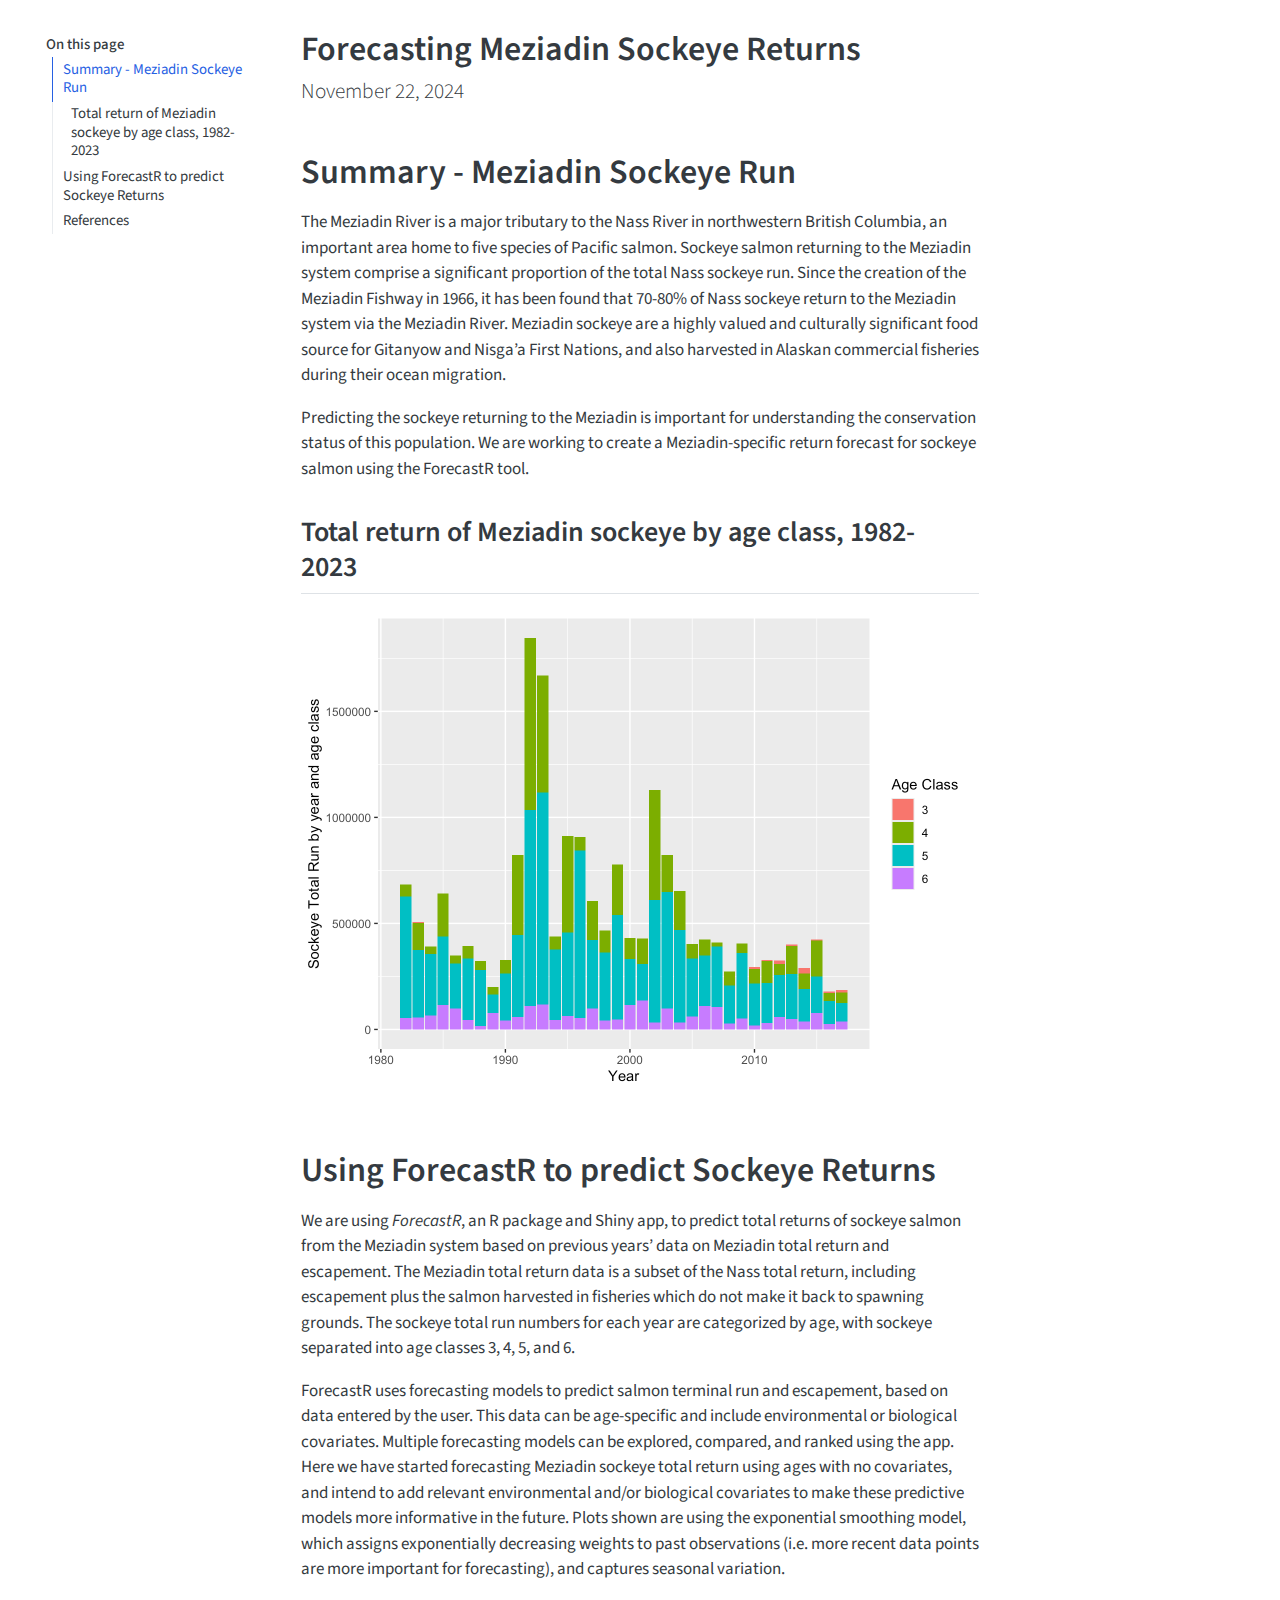
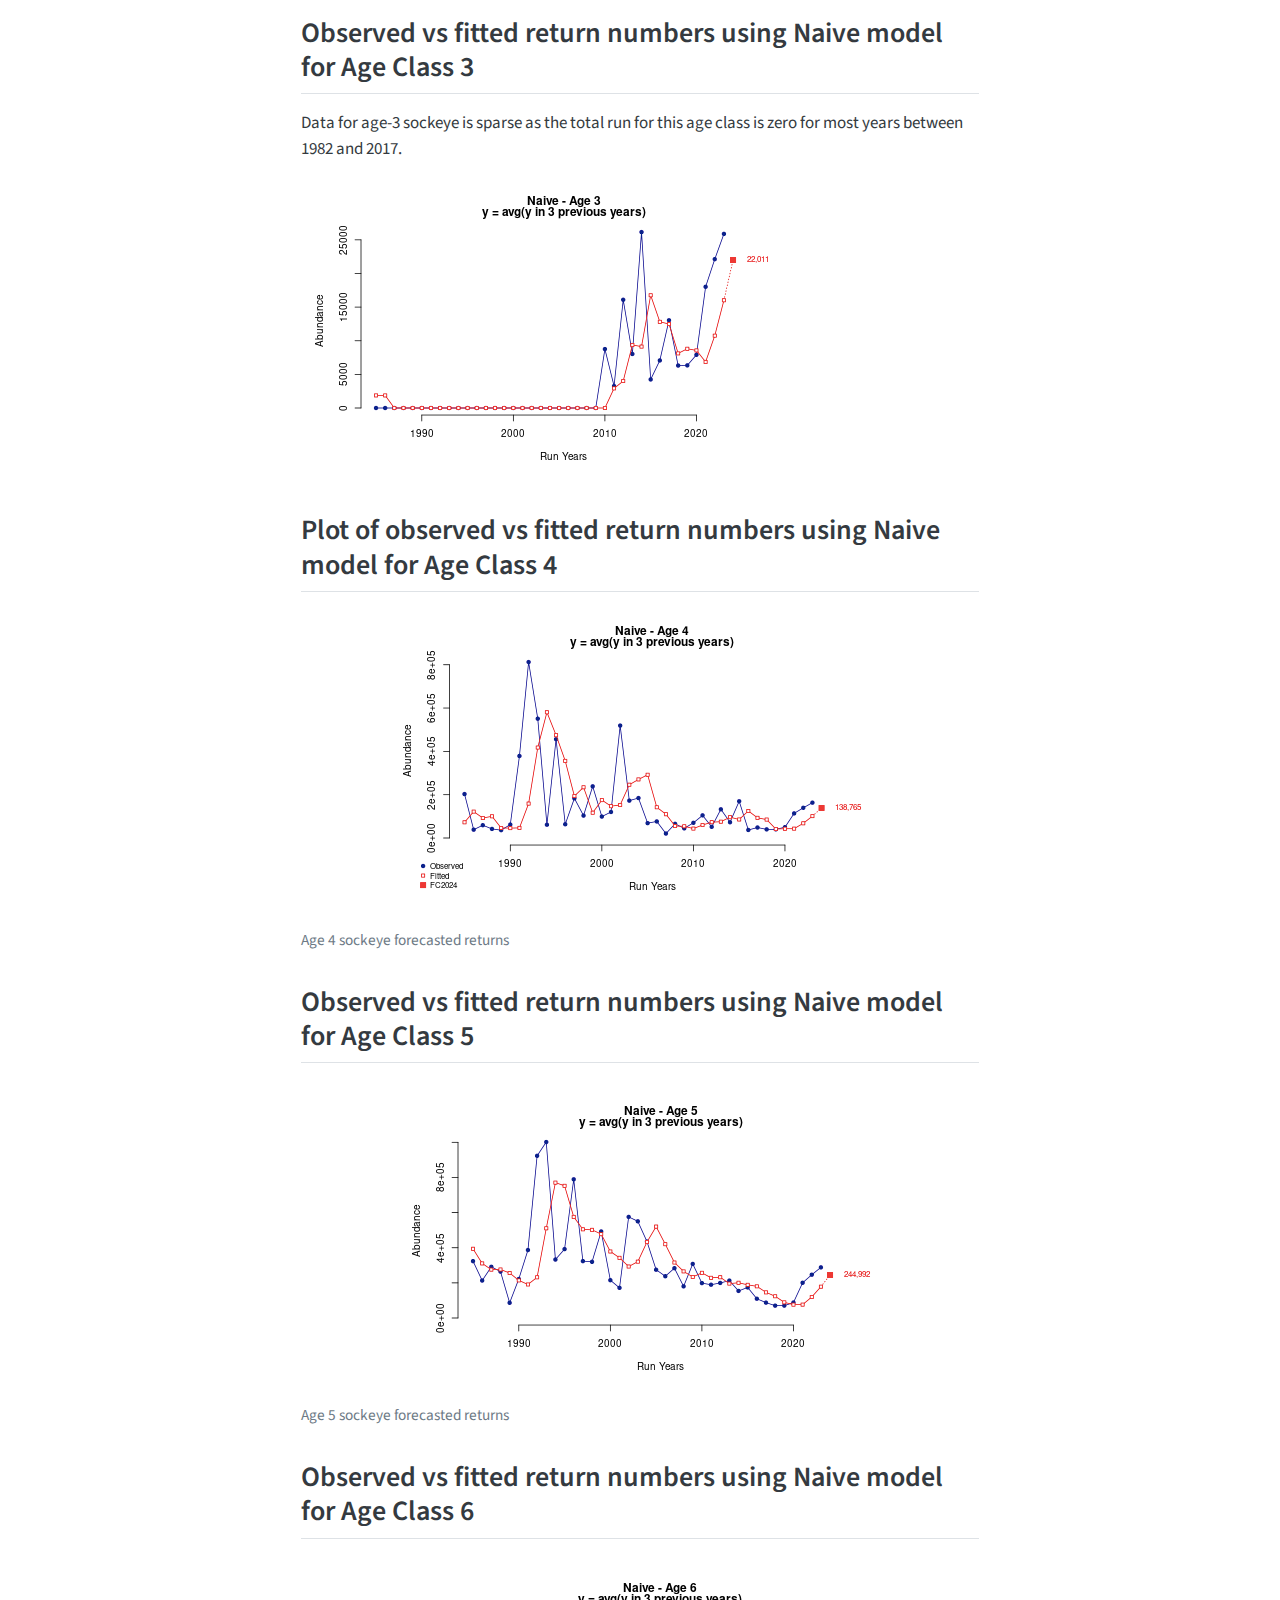
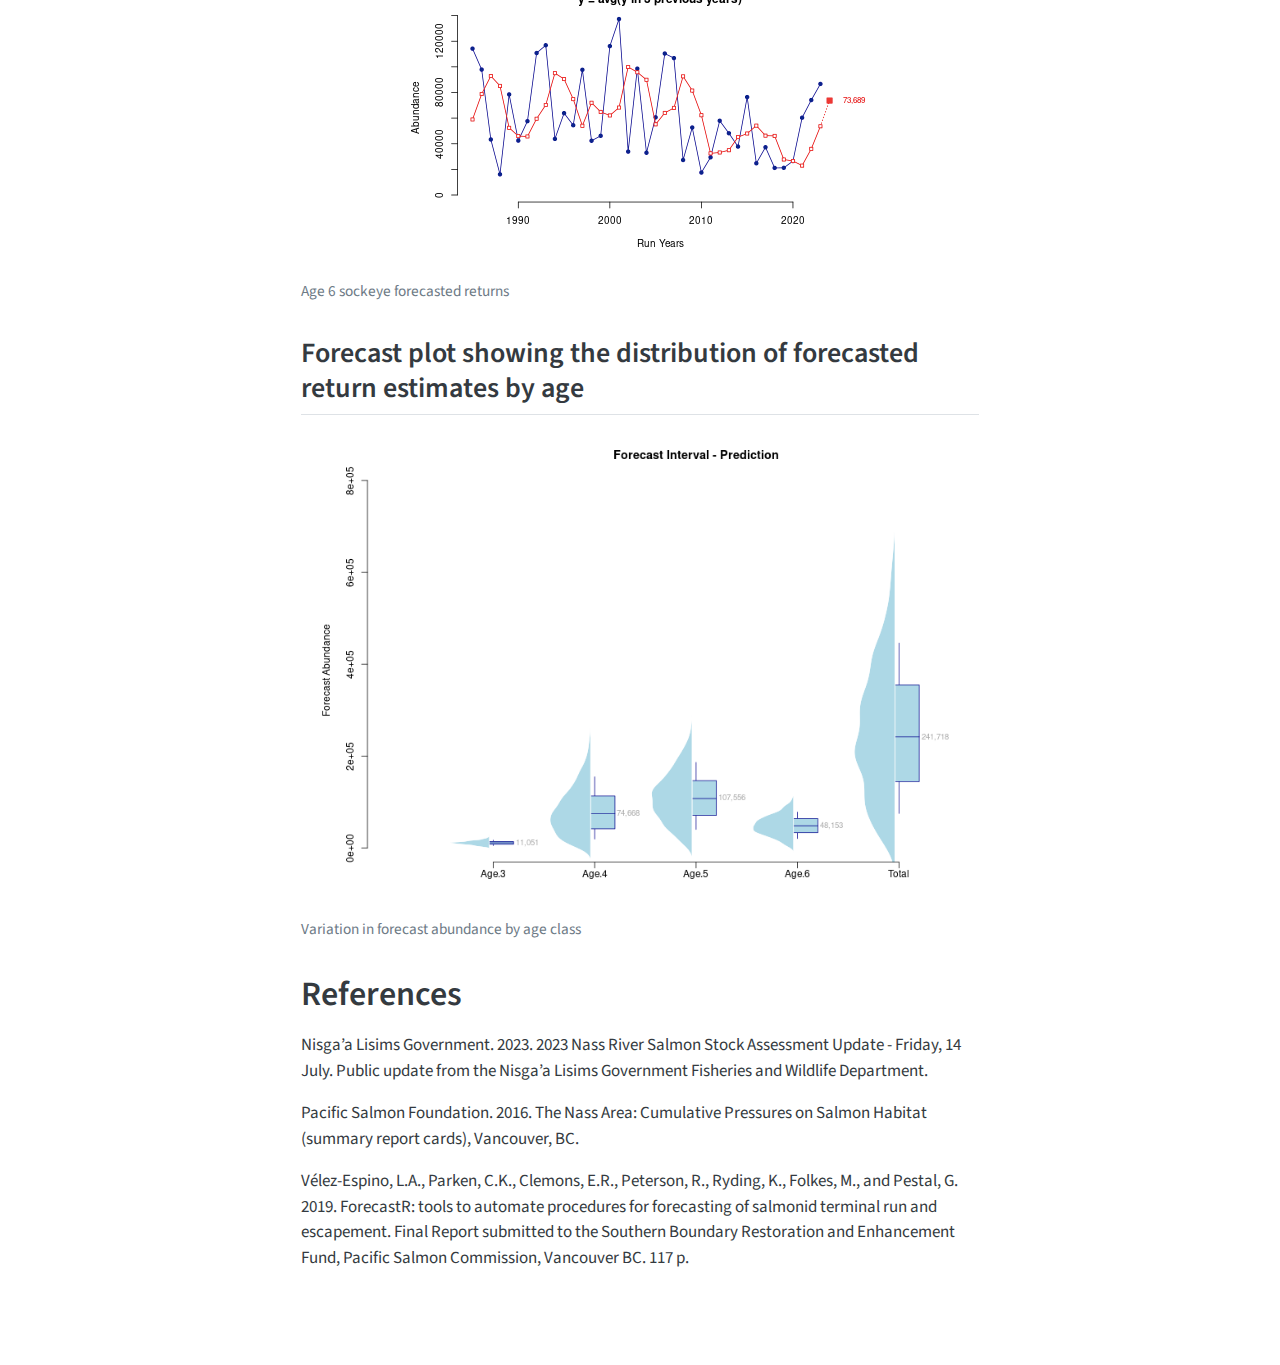
==== commit 819dc318: "add meziadin section to Nass resource doc" ====
--- a/docs/mez_forecast_summary.html
+++ b/docs/mez_forecast_summary.html
@@ -83,19 +83,19 @@
   <ul>
   <li><a href="#summary---meziadin-sockeye-run" id="toc-summary---meziadin-sockeye-run" class="nav-link active" data-scroll-target="#summary---meziadin-sockeye-run">Summary - Meziadin Sockeye Run</a>
   <ul class="collapse">
-  <li><a href="#total-return-of-meziadin-sockeye-by-age-class-1982-2017" id="toc-total-return-of-meziadin-sockeye-by-age-class-1982-2017" class="nav-link" data-scroll-target="#total-return-of-meziadin-sockeye-by-age-class-1982-2017">Total return of Meziadin sockeye by age class, 1982-2017</a></li>
+  <li><a href="#total-return-of-meziadin-sockeye-by-age-class-1982-2023" id="toc-total-return-of-meziadin-sockeye-by-age-class-1982-2023" class="nav-link" data-scroll-target="#total-return-of-meziadin-sockeye-by-age-class-1982-2023">Total return of Meziadin sockeye by age class, 1982-2023</a></li>
   </ul></li>
   <li><a href="#using-forecastr-to-predict-sockeye-returns" id="toc-using-forecastr-to-predict-sockeye-returns" class="nav-link" data-scroll-target="#using-forecastr-to-predict-sockeye-returns">Using ForecastR to predict Sockeye Returns</a>
   <ul class="collapse">
-  <li><a href="#observed-vs-fitted-return-numbers-using-exponential-smoothing-model-for-age-class-3" id="toc-observed-vs-fitted-return-numbers-using-exponential-smoothing-model-for-age-class-3" class="nav-link" data-scroll-target="#observed-vs-fitted-return-numbers-using-exponential-smoothing-model-for-age-class-3">Observed vs fitted return numbers using Exponential Smoothing model for Age Class 3</a></li>
-  <li><a href="#plot-of-observed-vs-fitted-return-numbers-using-exponential-smoothing-model-for-age-class-4" id="toc-plot-of-observed-vs-fitted-return-numbers-using-exponential-smoothing-model-for-age-class-4" class="nav-link" data-scroll-target="#plot-of-observed-vs-fitted-return-numbers-using-exponential-smoothing-model-for-age-class-4">Plot of observed vs fitted return numbers using Exponential Smoothing model for Age Class 4</a></li>
-  <li><a href="#observed-vs-fitted-return-numbers-using-exponential-smoothing-model-for-age-class-5" id="toc-observed-vs-fitted-return-numbers-using-exponential-smoothing-model-for-age-class-5" class="nav-link" data-scroll-target="#observed-vs-fitted-return-numbers-using-exponential-smoothing-model-for-age-class-5">Observed vs fitted return numbers using Exponential Smoothing model for Age Class 5</a></li>
-  <li><a href="#observed-vs-fitted-return-numbers-using-exponential-smoothing-model-for-age-class-6" id="toc-observed-vs-fitted-return-numbers-using-exponential-smoothing-model-for-age-class-6" class="nav-link" data-scroll-target="#observed-vs-fitted-return-numbers-using-exponential-smoothing-model-for-age-class-6">Observed vs fitted return numbers using Exponential Smoothing model for Age Class 6</a></li>
+  <li><a href="#observed-vs-fitted-return-numbers-using-naive-model-for-age-class-3" id="toc-observed-vs-fitted-return-numbers-using-naive-model-for-age-class-3" class="nav-link" data-scroll-target="#observed-vs-fitted-return-numbers-using-naive-model-for-age-class-3">Observed vs fitted return numbers using Naive model for Age Class 3</a></li>
+  <li><a href="#plot-of-observed-vs-fitted-return-numbers-using-naive-model-for-age-class-4" id="toc-plot-of-observed-vs-fitted-return-numbers-using-naive-model-for-age-class-4" class="nav-link" data-scroll-target="#plot-of-observed-vs-fitted-return-numbers-using-naive-model-for-age-class-4">Plot of observed vs fitted return numbers using Naive model for Age Class 4</a></li>
+  <li><a href="#observed-vs-fitted-return-numbers-using-naive-model-for-age-class-5" id="toc-observed-vs-fitted-return-numbers-using-naive-model-for-age-class-5" class="nav-link" data-scroll-target="#observed-vs-fitted-return-numbers-using-naive-model-for-age-class-5">Observed vs fitted return numbers using Naive model for Age Class 5</a></li>
+  <li><a href="#observed-vs-fitted-return-numbers-using-naive-model-for-age-class-6" id="toc-observed-vs-fitted-return-numbers-using-naive-model-for-age-class-6" class="nav-link" data-scroll-target="#observed-vs-fitted-return-numbers-using-naive-model-for-age-class-6">Observed vs fitted return numbers using Naive model for Age Class 6</a></li>
   <li><a href="#forecast-plot-showing-the-distribution-of-forecasted-return-estimates-by-age" id="toc-forecast-plot-showing-the-distribution-of-forecasted-return-estimates-by-age" class="nav-link" data-scroll-target="#forecast-plot-showing-the-distribution-of-forecasted-return-estimates-by-age">Forecast plot showing the distribution of forecasted return estimates by age</a></li>
   </ul></li>
   <li><a href="#references" id="toc-references" class="nav-link" data-scroll-target="#references">References</a></li>
   </ul>
-<div class="quarto-alternate-formats"><h2>Other Formats</h2><ul><li><a href="mez_forecast_summary.pdf"><i class="bi bi-file-pdf"></i>PDF</a></li></ul></div></nav>
+</nav>
 </nav>
 <div id="quarto-sidebar-glass" class="quarto-sidebar-collapse-item" data-bs-toggle="collapse" data-bs-target=".quarto-sidebar-collapse-item"></div>
 <!-- margin-sidebar -->
@@ -107,6 +107,7 @@
 <header id="title-block-header" class="quarto-title-block default">
 <div class="quarto-title">
 <h1 class="title">Forecasting Meziadin Sockeye Returns</h1>
+<p class="subtitle lead">November 22, 2024</p>
 </div>
 
 
@@ -125,9 +126,10 @@
 
 <section id="summary---meziadin-sockeye-run" class="level1">
 <h1>Summary - Meziadin Sockeye Run</h1>
-<p>The Meziadin River is a major tributary to the Nass River in northwestern British Columbia, an important area home to five species of Pacific salmon. Sockeye salmon returning to the Meziadin system comprise a significant proportion of the total Nass sockeye run. Since the creation of the Meziadin Fishway in 1966, it has been found that 70-80% of Nass sockeye return to the Meziadin system via Meziadin River. Meziadin sockeye are a highly valued and culturally significant food source for Gitanyow and Nisga’a First Nations, and also harvested by Alaskan commercial fisheries during their ocean migration. Predicting the sockeye returning to the Meziadin is important for understanding the conservation status of this population. We are working to create a Meziadin-specific return forecast for sockeye salmon.</p>
-<section id="total-return-of-meziadin-sockeye-by-age-class-1982-2017" class="level2">
-<h2 class="anchored" data-anchor-id="total-return-of-meziadin-sockeye-by-age-class-1982-2017">Total return of Meziadin sockeye by age class, 1982-2017</h2>
+<p>The Meziadin River is a major tributary to the Nass River in northwestern British Columbia, an important area home to five species of Pacific salmon. Sockeye salmon returning to the Meziadin system comprise a significant proportion of the total Nass sockeye run. Since the creation of the Meziadin Fishway in 1966, it has been found that 70-80% of Nass sockeye return to the Meziadin system via the Meziadin River. Meziadin sockeye are a highly valued and culturally significant food source for Gitanyow and Nisga’a First Nations, and also harvested in Alaskan commercial fisheries during their ocean migration.</p>
+<p>Predicting the sockeye returning to the Meziadin is important for understanding the conservation status of this population. We are working to create a Meziadin-specific return forecast for sockeye salmon using the ForecastR tool.</p>
+<section id="total-return-of-meziadin-sockeye-by-age-class-1982-2023" class="level2">
+<h2 class="anchored" data-anchor-id="total-return-of-meziadin-sockeye-by-age-class-1982-2023">Total return of Meziadin sockeye by age class, 1982-2023</h2>
 <div class="cell">
 <div class="cell-output-display">
 <div>
@@ -143,35 +145,35 @@
 <h1>Using ForecastR to predict Sockeye Returns</h1>
 <p>We are using <em>ForecastR</em>, an R package and Shiny app, to predict total returns of sockeye salmon from the Meziadin system based on previous years’ data on Meziadin total return and escapement. The Meziadin total return data is a subset of the Nass total return, including escapement plus the salmon harvested in fisheries which do not make it back to spawning grounds. The sockeye total run numbers for each year are categorized by age, with sockeye separated into age classes 3, 4, 5, and 6.</p>
 <p>ForecastR uses forecasting models to predict salmon terminal run and escapement, based on data entered by the user. This data can be age-specific and include environmental or biological covariates. Multiple forecasting models can be explored, compared, and ranked using the app. Here we have started forecasting Meziadin sockeye total return using ages with no covariates, and intend to add relevant environmental and/or biological covariates to make these predictive models more informative in the future. Plots shown are using the exponential smoothing model, which assigns exponentially decreasing weights to past observations (i.e.&nbsp;more recent data points are more important for forecasting), and captures seasonal variation.</p>
-<section id="observed-vs-fitted-return-numbers-using-exponential-smoothing-model-for-age-class-3" class="level2">
-<h2 class="anchored" data-anchor-id="observed-vs-fitted-return-numbers-using-exponential-smoothing-model-for-age-class-3">Observed vs fitted return numbers using Exponential Smoothing model for Age Class 3</h2>
+<section id="observed-vs-fitted-return-numbers-using-naive-model-for-age-class-3" class="level2">
+<h2 class="anchored" data-anchor-id="observed-vs-fitted-return-numbers-using-naive-model-for-age-class-3">Observed vs fitted return numbers using Naive model for Age Class 3</h2>
 <p>Data for age-3 sockeye is sparse as the total run for this age class is zero for most years between 1982 and 2017.</p>
-<p><img src="age3_es.png" class="img-fluid" alt="Age 3 sockeye forecasted returns"><br>
+<p><img src="age3_naive.png" class="img-fluid" alt="Age 3 sockeye forecasted returns"><br>
 </p>
 </section>
-<section id="plot-of-observed-vs-fitted-return-numbers-using-exponential-smoothing-model-for-age-class-4" class="level2">
-<h2 class="anchored" data-anchor-id="plot-of-observed-vs-fitted-return-numbers-using-exponential-smoothing-model-for-age-class-4">Plot of observed vs fitted return numbers using Exponential Smoothing model for Age Class 4</h2>
+<section id="plot-of-observed-vs-fitted-return-numbers-using-naive-model-for-age-class-4" class="level2">
+<h2 class="anchored" data-anchor-id="plot-of-observed-vs-fitted-return-numbers-using-naive-model-for-age-class-4">Plot of observed vs fitted return numbers using Naive model for Age Class 4</h2>
 <div class="quarto-figure quarto-figure-center">
 <figure class="figure">
-<p><img src="age4_es.png" class="img-fluid figure-img"></p>
+<p><img src="age4_naive.png" class="img-fluid figure-img"></p>
 <figcaption>Age 4 sockeye forecasted returns</figcaption>
 </figure>
 </div>
 </section>
-<section id="observed-vs-fitted-return-numbers-using-exponential-smoothing-model-for-age-class-5" class="level2">
-<h2 class="anchored" data-anchor-id="observed-vs-fitted-return-numbers-using-exponential-smoothing-model-for-age-class-5">Observed vs fitted return numbers using Exponential Smoothing model for Age Class 5</h2>
+<section id="observed-vs-fitted-return-numbers-using-naive-model-for-age-class-5" class="level2">
+<h2 class="anchored" data-anchor-id="observed-vs-fitted-return-numbers-using-naive-model-for-age-class-5">Observed vs fitted return numbers using Naive model for Age Class 5</h2>
 <div class="quarto-figure quarto-figure-center">
 <figure class="figure">
-<p><img src="age5_es.png" class="img-fluid figure-img"></p>
+<p><img src="age5_naive.png" class="img-fluid figure-img"></p>
 <figcaption>Age 5 sockeye forecasted returns</figcaption>
 </figure>
 </div>
 </section>
-<section id="observed-vs-fitted-return-numbers-using-exponential-smoothing-model-for-age-class-6" class="level2">
-<h2 class="anchored" data-anchor-id="observed-vs-fitted-return-numbers-using-exponential-smoothing-model-for-age-class-6">Observed vs fitted return numbers using Exponential Smoothing model for Age Class 6</h2>
+<section id="observed-vs-fitted-return-numbers-using-naive-model-for-age-class-6" class="level2">
+<h2 class="anchored" data-anchor-id="observed-vs-fitted-return-numbers-using-naive-model-for-age-class-6">Observed vs fitted return numbers using Naive model for Age Class 6</h2>
 <div class="quarto-figure quarto-figure-center">
 <figure class="figure">
-<p><img src="age6_es.png" class="img-fluid figure-img"></p>
+<p><img src="age6_naive.png" class="img-fluid figure-img"></p>
 <figcaption>Age 6 sockeye forecasted returns</figcaption>
 </figure>
 </div>
